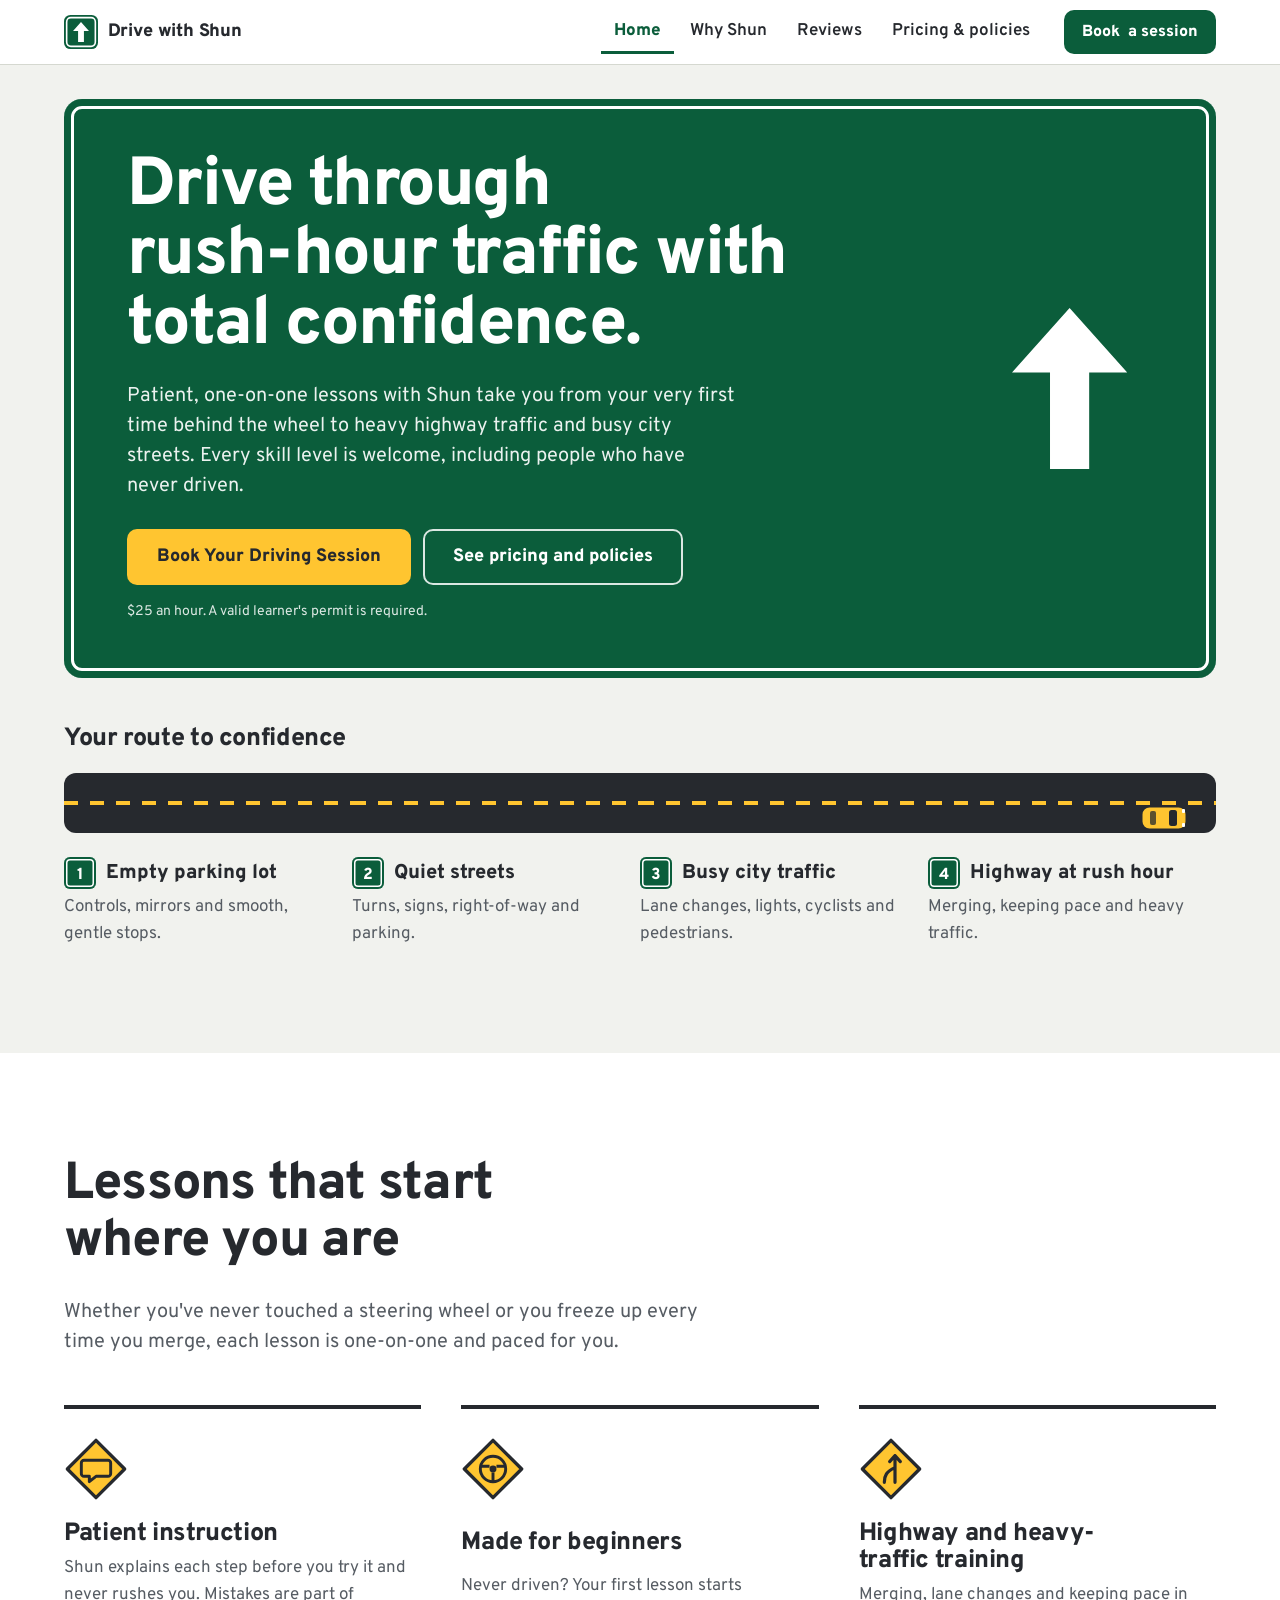
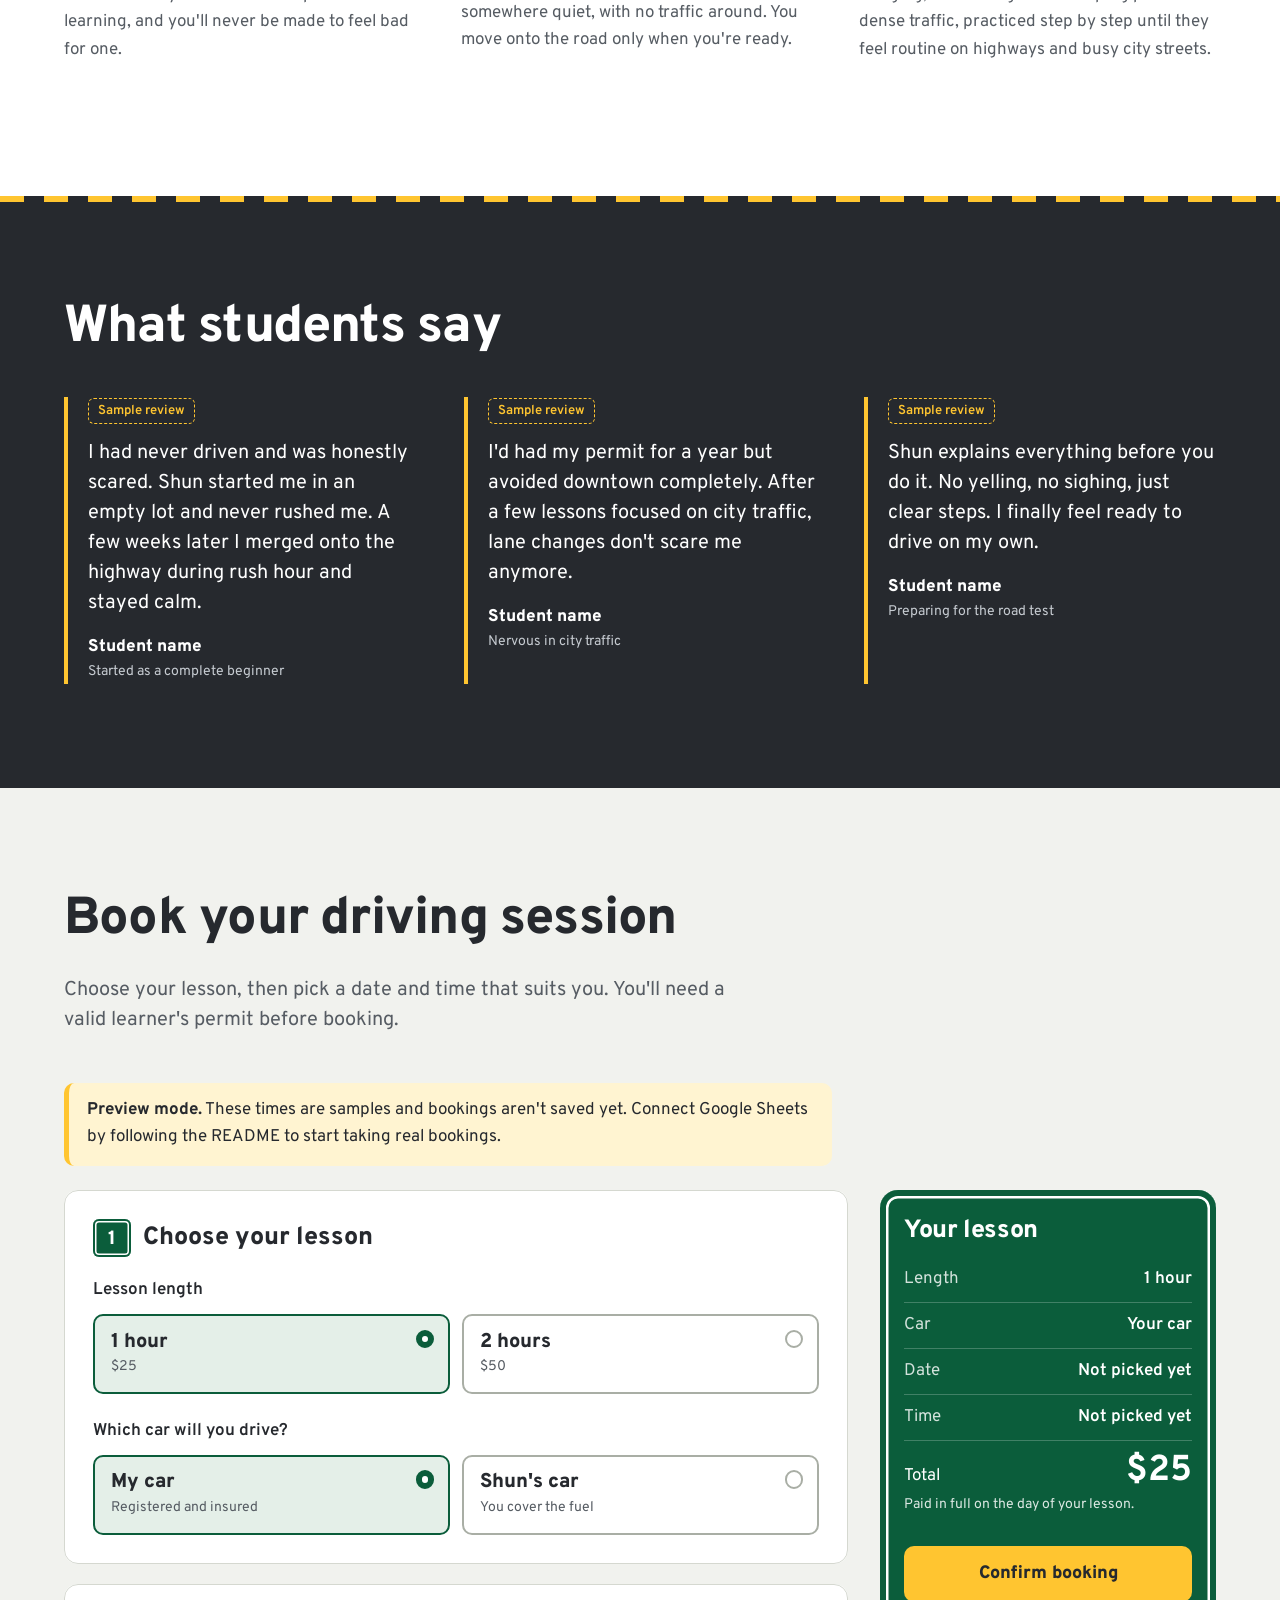
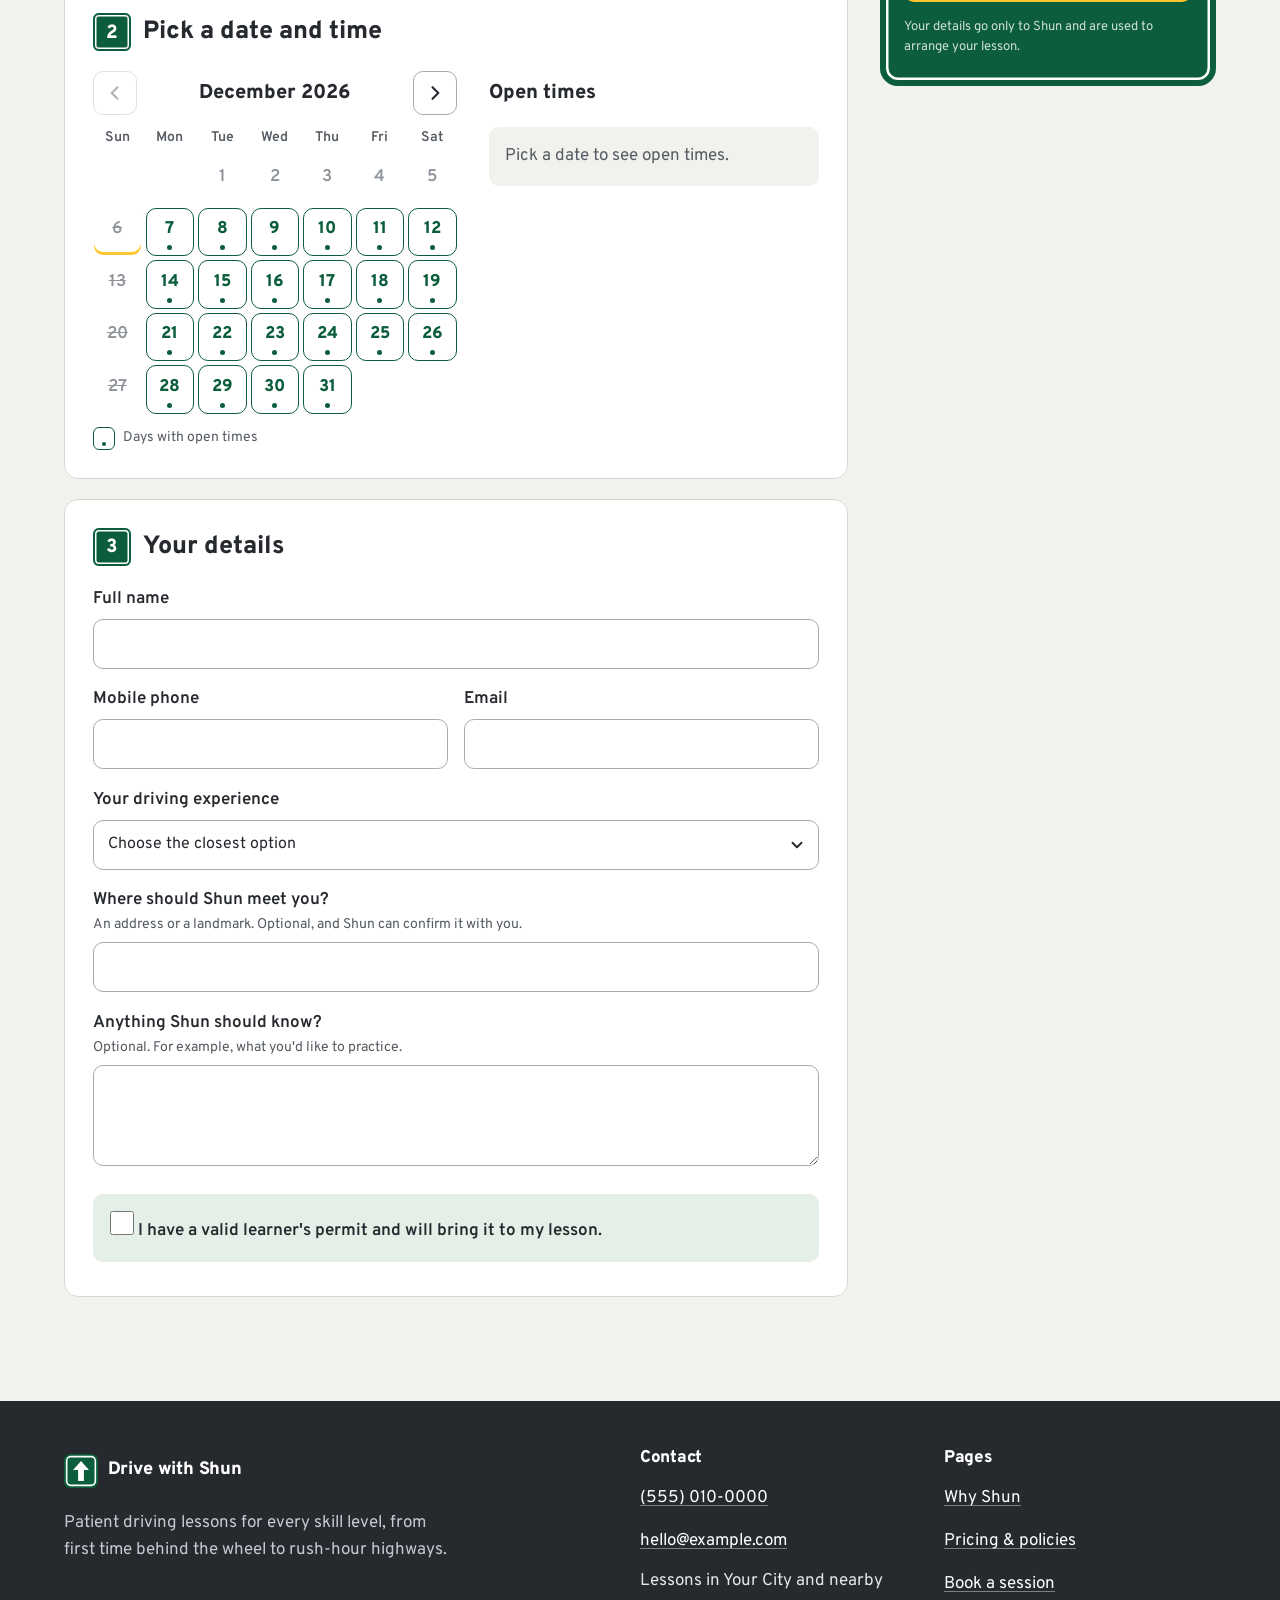
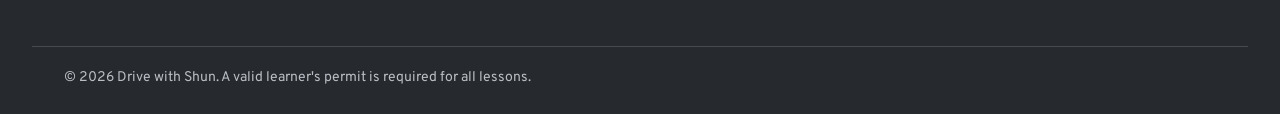
==== index.html @ 18e07c33 "Add files via upload" ====
<!doctype html>
<html lang="en">
<head>
  <meta charset="utf-8">
  <meta name="viewport" content="width=device-width, initial-scale=1, viewport-fit=cover">
  <title>Drive with Shun | Patient driving lessons for every skill level</title>
  <meta name="description" content="Patient, one-on-one driving lessons with Shun. From your very first time behind the wheel to heavy highway traffic and busy city streets. $25 an hour.">
  <meta name="theme-color" content="#0B5D3B">
  <meta property="og:title" content="Drive with Shun">
  <meta property="og:description" content="Patient driving lessons that build real confidence on highways and busy city streets. $25 an hour.">
  <meta property="og:type" content="website">
  <link rel="icon" href="favicon.svg" type="image/svg+xml">
  <link rel="preconnect" href="https://fonts.googleapis.com">
  <link rel="preconnect" href="https://fonts.gstatic.com" crossorigin>
  <link rel="stylesheet" href="https://fonts.googleapis.com/css2?family=Overpass:wght@400;600;800&display=swap">
  <link rel="stylesheet" href="styles.css">
  <script src="script.js" defer></script>
</head>
<body>
  <a class="skip-link" href="#main">Skip to content</a>

  <header class="site-header">
    <nav class="nav container" aria-label="Main">
      <a class="brand" href="index.html">
        <svg class="brand-mark" viewBox="0 0 64 64" aria-hidden="true"><rect width="64" height="64" rx="12" fill="#0B5D3B"/><rect x="5" y="5" width="54" height="54" rx="8" fill="none" stroke="#fff" stroke-width="3"/><path d="M32 13 47 30H37.5v21h-11V30H17z" fill="#fff"/></svg>
        <span>Drive with Shun</span>
      </a>
      <ul class="nav-menu" id="site-menu">
        <li><a href="index.html" aria-current="page">Home</a></li>
        <li><a href="index.html#why">Why Shun</a></li>
        <li><a href="index.html#reviews">Reviews</a></li>
        <li><a href="pricing.html">Pricing &amp; policies</a></li>
      </ul>
      <a class="btn btn-go nav-book" href="#book">Book<span class="nav-book-more"> a session</span></a>
      <button class="nav-toggle" type="button" aria-expanded="false" aria-controls="site-menu">
        <span class="sr-only">Menu</span>
        <span class="nav-toggle-bars" aria-hidden="true"></span>
      </button>
    </nav>
  </header>

  <main id="main">
    <!-- ===== Hero ===== -->
    <section class="hero" aria-labelledby="hero-title">
      <div class="container">
        <div class="sign hero-sign">
          <div class="hero-sign-text">
            <h1 id="hero-title">Drive through <span class="nowrap">rush-hour</span> traffic with total confidence.</h1>
            <p class="hero-sub">Patient, one-on-one lessons with Shun take you from your very first time behind the wheel to heavy highway traffic and busy city streets. Every skill level is welcome, including people who have never driven.</p>
            <div class="hero-actions">
              <a class="btn btn-caution btn-large" href="#book">Book Your Driving Session</a>
              <a class="btn btn-ghost-light btn-large" href="pricing.html">See pricing and policies</a>
            </div>
            <p class="hero-note">$25 an hour. A valid learner's permit is required.</p>
          </div>
          <svg class="hero-arrow" viewBox="0 0 100 140" aria-hidden="true"><path d="M50 0 100 56H67v84H33V56H0z" fill="currentColor"/></svg>
        </div>

        <div class="route" aria-labelledby="route-title">
          <h2 class="route-title" id="route-title">Your route to confidence</h2>
          <div class="route-track">
            <ol class="route-stops">
              <li>
                <span class="stop-name"><span class="exit-badge" aria-hidden="true">1</span>Empty parking lot</span>
                <span class="stop-desc">Controls, mirrors and smooth, gentle stops.</span>
              </li>
              <li>
                <span class="stop-name"><span class="exit-badge" aria-hidden="true">2</span>Quiet streets</span>
                <span class="stop-desc">Turns, signs, right-of-way and parking.</span>
              </li>
              <li>
                <span class="stop-name"><span class="exit-badge" aria-hidden="true">3</span>Busy city traffic</span>
                <span class="stop-desc">Lane changes, lights, cyclists and pedestrians.</span>
              </li>
              <li>
                <span class="stop-name"><span class="exit-badge" aria-hidden="true">4</span>Highway at rush hour</span>
                <span class="stop-desc">Merging, keeping pace and heavy traffic.</span>
              </li>
            </ol>
            <svg class="route-car" viewBox="0 0 48 26" aria-hidden="true">
              <rect x="1.5" y="1.5" width="45" height="23" rx="8" fill="#FFC530" stroke="#26292E" stroke-width="2"/>
              <rect x="29" y="5" width="8" height="16" rx="2.5" fill="#26292E"/>
              <rect x="10" y="6" width="6" height="14" rx="2" fill="#26292E" opacity=".75"/>
              <rect x="42" y="4" width="3" height="4" rx="1" fill="#fff"/>
              <rect x="42" y="18" width="3" height="4" rx="1" fill="#fff"/>
            </svg>
          </div>
        </div>
      </div>
    </section>

    <!-- ===== Benefits ===== -->
    <section class="section why" id="why" aria-labelledby="why-title">
      <div class="container">
        <div class="section-head">
          <h2 id="why-title">Lessons that start where you are</h2>
          <p>Whether you've never touched a steering wheel or you freeze up every time you merge, each lesson is one-on-one and paced for you.</p>
        </div>
        <ul class="benefits">
          <li class="benefit">
            <svg class="benefit-icon" viewBox="0 0 48 48" aria-hidden="true">
              <path d="M24 2.5 45.5 24 24 45.5 2.5 24z" fill="#FFC530" stroke="#26292E" stroke-width="2.5" stroke-linejoin="round"/>
              <path d="M15 17.5h18a2 2 0 0 1 2 2v8a2 2 0 0 1-2 2h-9l-5 4v-4h-4a2 2 0 0 1-2-2v-8a2 2 0 0 1 2-2z" fill="none" stroke="#26292E" stroke-width="2.2" stroke-linejoin="round"/>
            </svg>
            <h3>Patient instruction</h3>
            <p>Shun explains each step before you try it and never rushes you. Mistakes are part of learning, and you'll never be made to feel bad for one.</p>
          </li>
          <li class="benefit">
            <svg class="benefit-icon" viewBox="0 0 48 48" aria-hidden="true">
              <path d="M24 2.5 45.5 24 24 45.5 2.5 24z" fill="#FFC530" stroke="#26292E" stroke-width="2.5" stroke-linejoin="round"/>
              <circle cx="24" cy="24" r="9.5" fill="none" stroke="#26292E" stroke-width="2.2"/>
              <circle cx="24" cy="24" r="2.6" fill="#26292E"/>
              <path d="M14.8 22h6.6M26.6 22h6.6M24 26.6v6.9" stroke="#26292E" stroke-width="2.2"/>
            </svg>
            <h3>Made for beginners</h3>
            <p>Never driven? Your first lesson starts somewhere quiet, with no traffic around. You move onto the road only when you're ready.</p>
          </li>
          <li class="benefit">
            <svg class="benefit-icon" viewBox="0 0 48 48" aria-hidden="true">
              <path d="M24 2.5 45.5 24 24 45.5 2.5 24z" fill="#FFC530" stroke="#26292E" stroke-width="2.5" stroke-linejoin="round"/>
              <path d="M27 34V14m0 0-4 4.5m4-4.5 4 4.5M19 34c0-5 1.5-8 8-11" fill="none" stroke="#26292E" stroke-width="2.4" stroke-linecap="round" stroke-linejoin="round"/>
            </svg>
            <h3>Highway and heavy-traffic training</h3>
            <p>Merging, lane changes and keeping pace in dense traffic, practiced step by step until they feel routine on highways and busy city streets.</p>
          </li>
        </ul>
      </div>
    </section>

    <!-- ===== Reviews =====
         REPLACE: swap these sample reviews for real ones from your students
         (with their permission), then delete the <span class="sample-tag"> lines. -->
    <section class="section reviews" id="reviews" aria-labelledby="reviews-title">
      <div class="container">
        <h2 id="reviews-title">What students say</h2>
        <div class="review-list">
          <figure class="review">
            <span class="sample-tag">Sample review</span>
            <blockquote><p>I had never driven and was honestly scared. Shun started me in an empty lot and never rushed me. A few weeks later I merged onto the highway during rush hour and stayed calm.</p></blockquote>
            <figcaption>Student name <span>Started as a complete beginner</span></figcaption>
          </figure>
          <figure class="review">
            <span class="sample-tag">Sample review</span>
            <blockquote><p>I'd had my permit for a year but avoided downtown completely. After a few lessons focused on city traffic, lane changes don't scare me anymore.</p></blockquote>
            <figcaption>Student name <span>Nervous in city traffic</span></figcaption>
          </figure>
          <figure class="review">
            <span class="sample-tag">Sample review</span>
            <blockquote><p>Shun explains everything before you do it. No yelling, no sighing, just clear steps. I finally feel ready to drive on my own.</p></blockquote>
            <figcaption>Student name <span>Preparing for the road test</span></figcaption>
          </figure>
        </div>
      </div>
    </section>

    <!-- ===== Booking ===== -->
    <section class="section book" id="book" aria-labelledby="book-title">
      <div class="container">
        <div class="section-head">
          <h2 id="book-title">Book your driving session</h2>
          <p>Choose your lesson, then pick a date and time that suits you. You'll need a valid learner's permit before booking.</p>
        </div>

        <p class="preview-banner" id="preview-banner" hidden>
          <strong>Preview mode.</strong> These times are samples and bookings aren't saved yet. Connect Google Sheets by following the README to start taking real bookings.
        </p>

        <form class="booking" id="booking-form" novalidate>
          <div class="booking-steps">
            <!-- Step 1 -->
            <fieldset class="step">
              <legend><span class="exit-badge exit-badge-lg" aria-hidden="true">1</span>Choose your lesson</legend>

              <fieldset class="subfield">
                <legend>Lesson length</legend>
                <div class="choices">
                  <label class="choice">
                    <input type="radio" name="duration" value="1" checked>
                    <span class="choice-body"><span class="choice-title">1 hour</span><span class="choice-meta">$25</span></span>
                  </label>
                  <label class="choice">
                    <input type="radio" name="duration" value="2">
                    <span class="choice-body"><span class="choice-title">2 hours</span><span class="choice-meta">$50</span></span>
                  </label>
                </div>
              </fieldset>

              <fieldset class="subfield">
                <legend>Which car will you drive?</legend>
                <div class="choices">
                  <label class="choice">
                    <input type="radio" name="vehicle" value="own" checked>
                    <span class="choice-body"><span class="choice-title">My car</span><span class="choice-meta">Registered and insured</span></span>
                  </label>
                  <label class="choice">
                    <input type="radio" name="vehicle" value="instructor">
                    <span class="choice-body"><span class="choice-title">Shun's car</span><span class="choice-meta">You cover the fuel</span></span>
                  </label>
                </div>
              </fieldset>
            </fieldset>

            <!-- Step 2 -->
            <fieldset class="step" id="step-schedule">
              <legend><span class="exit-badge exit-badge-lg" aria-hidden="true">2</span>Pick a date and time</legend>
              <div class="schedule">
                <div class="calendar">
                  <div class="cal-head">
                    <button type="button" class="cal-nav" id="cal-prev" aria-label="Previous month">
                      <svg viewBox="0 0 24 24" width="20" height="20" aria-hidden="true"><path d="M15 5l-7 7 7 7" fill="none" stroke="currentColor" stroke-width="2.5" stroke-linecap="round" stroke-linejoin="round"/></svg>
                    </button>
                    <p class="cal-title" id="cal-title" aria-live="polite">Loading…</p>
                    <button type="button" class="cal-nav" id="cal-next" aria-label="Next month">
                      <svg viewBox="0 0 24 24" width="20" height="20" aria-hidden="true"><path d="M9 5l7 7-7 7" fill="none" stroke="currentColor" stroke-width="2.5" stroke-linecap="round" stroke-linejoin="round"/></svg>
                    </button>
                  </div>
                  <div class="cal-weekdays" aria-hidden="true">
                    <span>Sun</span><span>Mon</span><span>Tue</span><span>Wed</span><span>Thu</span><span>Fri</span><span>Sat</span>
                  </div>
                  <div class="cal-grid" id="cal-grid"></div>
                  <p class="cal-legend"><span class="cal-legend-swatch" aria-hidden="true"></span>Days with open times</p>
                </div>

                <div class="times" id="times">
                  <p class="times-title" id="times-title">Open times</p>
                  <div id="times-body" aria-live="polite">
                    <p class="times-empty">Pick a date to see open times.</p>
                  </div>
                </div>
              </div>
            </fieldset>

            <!-- Step 3 -->
            <fieldset class="step">
              <legend><span class="exit-badge exit-badge-lg" aria-hidden="true">3</span>Your details</legend>
              <div class="fields">
                <div class="field field-wide">
                  <label for="f-name">Full name</label>
                  <input id="f-name" name="name" type="text" autocomplete="name" maxlength="80" required aria-describedby="e-name">
                  <p class="field-error" id="e-name" hidden></p>
                </div>
                <div class="field">
                  <label for="f-phone">Mobile phone</label>
                  <input id="f-phone" name="phone" type="tel" inputmode="tel" autocomplete="tel" maxlength="30" required aria-describedby="e-phone">
                  <p class="field-error" id="e-phone" hidden></p>
                </div>
                <div class="field">
                  <label for="f-email">Email</label>
                  <input id="f-email" name="email" type="email" inputmode="email" autocomplete="email" maxlength="120" required aria-describedby="e-email">
                  <p class="field-error" id="e-email" hidden></p>
                </div>
                <div class="field field-wide">
                  <label for="f-experience">Your driving experience</label>
                  <select id="f-experience" name="experience" required aria-describedby="e-experience">
                    <option value="">Choose the closest option</option>
                    <option value="never">I've never driven</option>
                    <option value="some">I've practiced a little</option>
                    <option value="local">I'm fine on quiet roads, nervous in traffic</option>
                    <option value="experienced">I drive already and want highway or city practice</option>
                  </select>
                  <p class="field-error" id="e-experience" hidden></p>
                </div>
                <div class="field field-wide">
                  <label for="f-meeting">Where should Shun meet you? <span class="hint">An address or a landmark. Optional, and Shun can confirm it with you.</span></label>
                  <input id="f-meeting" name="meetingSpot" type="text" autocomplete="street-address" maxlength="160">
                </div>
                <div class="field field-wide">
                  <label for="f-notes">Anything Shun should know? <span class="hint">Optional. For example, what you'd like to practice.</span></label>
                  <textarea id="f-notes" name="notes" rows="3" maxlength="600"></textarea>
                </div>
                <div class="field field-wide">
                  <label class="check" for="f-permit">
                    <input id="f-permit" name="permit" type="checkbox" required aria-describedby="e-permit">
                    <span>I have a valid learner's permit and will bring it to my lesson.</span>
                  </label>
                  <p class="field-error" id="e-permit" hidden></p>
                </div>
                <!-- Spam trap: real people never see or fill this field -->
                <div class="hp" aria-hidden="true">
                  <label for="f-website">Website</label>
                  <input id="f-website" name="website" type="text" tabindex="-1" autocomplete="off">
                </div>
              </div>
            </fieldset>
          </div>

          <aside class="summary" aria-labelledby="summary-title">
            <div class="sign summary-card">
              <h3 id="summary-title">Your lesson</h3>
              <dl>
                <div><dt>Length</dt><dd id="s-length">1 hour</dd></div>
                <div><dt>Car</dt><dd id="s-car">Your car</dd></div>
                <div><dt>Date</dt><dd id="s-date">Not picked yet</dd></div>
                <div><dt>Time</dt><dd id="s-time">Not picked yet</dd></div>
              </dl>
              <p class="summary-total"><span>Total</span><strong id="s-total">$25</strong></p>
              <p class="summary-fine" id="s-fine">Paid in full on the day of your lesson.</p>
              <div class="form-status" id="form-status" role="alert" hidden></div>
              <button type="submit" class="btn btn-caution btn-large btn-block" id="submit-btn">Confirm booking</button>
              <p class="summary-privacy">Your details go only to Shun and are used to arrange your lesson.</p>
            </div>
          </aside>
        </form>

        <div class="confirmation" id="confirmation" tabindex="-1" hidden>
          <div class="sign confirm-sign">
            <h3>You're booked</h3>
            <p id="confirm-when"></p>
          </div>
          <p class="confirm-lead" id="confirm-lead"></p>
          <ul class="confirm-list">
            <li>Bring your learner's permit.</li>
            <li id="confirm-pay"></li>
            <li>Need to change something? Reply to your confirmation email.</li>
          </ul>
          <div class="confirm-actions">
            <a class="btn btn-outline" id="gcal-link" href="#" target="_blank" rel="noopener">Add to Google Calendar</a>
            <button type="button" class="btn btn-go" id="book-again">Book another lesson</button>
          </div>
          <p class="confirm-ref">Booking reference: <span id="confirm-ref"></span></p>
        </div>
      </div>
    </section>
  </main>

  <footer class="site-footer">
    <div class="container footer-grid">
      <div>
        <a class="brand brand-light" href="index.html">
          <svg class="brand-mark" viewBox="0 0 64 64" aria-hidden="true"><rect width="64" height="64" rx="12" fill="#0B5D3B"/><rect x="5" y="5" width="54" height="54" rx="8" fill="none" stroke="#fff" stroke-width="3"/><path d="M32 13 47 30H37.5v21h-11V30H17z" fill="#fff"/></svg>
          <span>Drive with Shun</span>
        </a>
        <p class="footer-blurb">Patient driving lessons for every skill level, from first time behind the wheel to rush-hour highways.</p>
      </div>
      <div>
        <h2 class="footer-title">Contact</h2>
        <!-- REPLACE: Shun's real phone number, email and service area -->
        <ul class="footer-list">
          <li><a href="tel:+15550100000">(555) 010-0000</a></li>
          <li><a href="mailto:hello@example.com">hello@example.com</a></li>
          <li>Lessons in Your City and nearby</li>
        </ul>
      </div>
      <div>
        <h2 class="footer-title">Pages</h2>
        <ul class="footer-list">
          <li><a href="index.html#why">Why Shun</a></li>
          <li><a href="pricing.html">Pricing &amp; policies</a></li>
          <li><a href="index.html#book">Book a session</a></li>
        </ul>
      </div>
    </div>
    <div class="container footer-base">
      <p>&copy; <span data-year>2026</span> Drive with Shun. A valid learner's permit is required for all lessons.</p>
    </div>
  </footer>
</body>
</html>
---- styles.css ----
/* ==========================================================================
   Drive with Shun — styles.css
   Look: highway guide-sign green, warning-sign yellow, asphalt and concrete.
   Type: Overpass, a typeface inspired by the lettering on US highway signs.
   Mobile-first: base styles are for phones, media queries add larger layouts.
   ========================================================================== */

/* ---------- 1. Design tokens ---------- */
:root {
  --sign: #0B5D3B;          /* guide-sign green: brand, primary actions */
  --sign-deep: #084A2F;
  --sign-tint: #E4EFE8;
  --caution: #FFC530;       /* warning-sign yellow: the main call to action */
  --caution-deep: #F0B000;
  --caution-tint: #FFF4D1;
  --asphalt: #26292E;       /* text and dark bands */
  --concrete: #F1F2EE;      /* page background */
  --paper: #FFFFFF;
  --line: #D5D8D0;
  --line-strong: #A9AEA5;
  --muted: #565C63;
  --danger: #B42318;
  --danger-tint: #FDECEA;

  --font: "Overpass", ui-sans-serif, system-ui, -apple-system, "Segoe UI", Roboto, sans-serif;

  /* Type scale (~1.25 ratio) */
  --step--1: 0.875rem;
  --step-0: 1.0625rem;
  --step-1: 1.25rem;
  --step-2: 1.5625rem;
  --step-3: clamp(1.75rem, 1.4rem + 1.6vw, 2.25rem);
  --step-4: clamp(2.1rem, 1.5rem + 3vw, 3.25rem);

  --container: 72rem;
  --gutter: clamp(1rem, 0.5rem + 2.5vw, 2rem);
  --space-section: clamp(3.5rem, 2.5rem + 5vw, 6.5rem);
  --header-h: 4rem;

  --r-sign: 18px;
  --r-panel: 14px;
  --r-control: 10px;
}

/* ---------- 2. Base ---------- */
*, *::before, *::after { box-sizing: border-box; }

html {
  -webkit-text-size-adjust: 100%;
  text-size-adjust: 100%;
  scroll-behavior: smooth;
  scroll-padding-top: calc(var(--header-h) + 1rem);
}

body {
  margin: 0;
  font-family: var(--font);
  font-size: var(--step-0);
  line-height: 1.6;
  color: var(--asphalt);
  background: var(--concrete);
  -webkit-font-smoothing: antialiased;
}

img, svg { display: block; max-width: 100%; }

h1, h2, h3, h4 {
  margin: 0 0 0.5em;
  font-weight: 800;
  line-height: 1.1;
  letter-spacing: -0.015em;
  text-wrap: balance;
}

p { margin: 0 0 1em; }
p:last-child { margin-bottom: 0; }

a { color: var(--sign); text-underline-offset: 0.15em; }
a:hover { color: var(--sign-deep); }

button, input, select, textarea { font: inherit; }

/* Two-tone focus ring that shows on light and dark backgrounds */
:focus-visible {
  outline: 3px solid var(--caution);
  outline-offset: 2px;
  box-shadow: 0 0 0 2px var(--asphalt);
}

.container {
  width: 100%;
  max-width: calc(var(--container) + 2 * var(--gutter));
  margin-inline: auto;
  padding-inline: var(--gutter);
}

.narrow { max-width: calc(52rem + 2 * var(--gutter)); }

.nowrap { white-space: nowrap; }
.sr-only {
  position: absolute !important;
  width: 1px; height: 1px;
  padding: 0; margin: -1px;
  overflow: hidden; clip: rect(0 0 0 0);
  white-space: nowrap; border: 0;
}

.skip-link {
  position: absolute;
  left: 1rem; top: -5rem;
  z-index: 100;
  padding: 0.75rem 1rem;
  background: var(--asphalt);
  color: #fff;
  border-radius: var(--r-control);
  font-weight: 800;
}
.skip-link:focus { top: 1rem; color: #fff; }

[hidden] { display: none !important; }

/* ---------- 3. Buttons ---------- */
.btn {
  display: inline-flex;
  align-items: center;
  justify-content: center;
  gap: 0.5rem;
  min-height: 48px;
  padding: 0.7rem 1.35rem;
  border: 2px solid transparent;
  border-radius: var(--r-control);
  font-size: var(--step-0);
  font-weight: 800;
  line-height: 1.15;
  text-align: center;
  text-decoration: none;
  cursor: pointer;
  transition: background-color 0.15s ease, border-color 0.15s ease, color 0.15s ease;
  -webkit-tap-highlight-color: transparent;
}
.btn-large { min-height: 56px; padding: 0.95rem 1.75rem; font-size: 1.125rem; }
.btn-block { width: 100%; }

.btn-caution { background: var(--caution); color: var(--asphalt); }
.btn-caution:hover { background: var(--caution-deep); color: var(--asphalt); }

.btn-go { background: var(--sign); color: #fff; }
.btn-go:hover { background: var(--sign-deep); color: #fff; }

.btn-ghost-light { border-color: rgba(255, 255, 255, 0.85); color: #fff; background: transparent; }
.btn-ghost-light:hover { background: rgba(255, 255, 255, 0.12); color: #fff; }

.btn-outline { border-color: var(--asphalt); color: var(--asphalt); background: transparent; }
.btn-outline:hover { background: var(--asphalt); color: #fff; }

.btn:disabled, .btn[aria-busy="true"] { opacity: 0.7; cursor: progress; }

/* ---------- 4. Header and navigation ---------- */
.site-header {
  position: sticky;
  top: 0;
  z-index: 50;
  background: var(--paper);
  border-bottom: 1px solid var(--line);
}

.nav {
  position: relative;
  display: flex;
  align-items: center;
  gap: 0.6rem;
  min-height: var(--header-h);
}

.brand {
  display: inline-flex;
  align-items: center;
  gap: 0.6rem;
  min-height: 44px;
  margin-right: auto;
  color: var(--asphalt);
  font-weight: 800;
  font-size: 1.125rem;
  letter-spacing: -0.01em;
  text-decoration: none;
  white-space: nowrap;
}
.brand:hover { color: var(--asphalt); }
.brand-mark { width: 34px; height: 34px; flex: none; }

.nav-book { order: 2; min-height: 44px; padding: 0.5rem 1rem; font-size: 1rem; white-space: nowrap; }

.nav-toggle {
  order: 3;
  display: inline-grid;
  place-items: center;
  width: 44px; height: 44px;
  padding: 0;
  border: 1.5px solid var(--line-strong);
  border-radius: var(--r-control);
  background: var(--paper);
  color: var(--asphalt);
  cursor: pointer;
}
.nav-toggle-bars,
.nav-toggle-bars::before,
.nav-toggle-bars::after {
  display: block;
  width: 20px; height: 2.5px;
  border-radius: 2px;
  background: currentColor;
  transition: transform 0.2s ease, background-color 0.2s ease;
}
.nav-toggle-bars { position: relative; }
.nav-toggle-bars::before,
.nav-toggle-bars::after { content: ""; position: absolute; left: 0; }
.nav-toggle-bars::before { top: -6.5px; }
.nav-toggle-bars::after { top: 6.5px; }
.nav-toggle[aria-expanded="true"] .nav-toggle-bars { background: transparent; }
.nav-toggle[aria-expanded="true"] .nav-toggle-bars::before { transform: translateY(6.5px) rotate(45deg); }
.nav-toggle[aria-expanded="true"] .nav-toggle-bars::after { transform: translateY(-6.5px) rotate(-45deg); }

.nav-menu {
  display: none;
  position: absolute;
  top: 100%;
  left: 0; right: 0;
  margin: 0;
  padding: 0.25rem var(--gutter) 0.75rem;
  list-style: none;
  background: var(--paper);
  border-bottom: 1px solid var(--line);
  box-shadow: 0 16px 24px -16px rgba(38, 41, 46, 0.35);
}
.nav-menu.is-open { display: block; }
.nav-menu a {
  display: flex;
  align-items: center;
  min-height: 52px;
  padding: 0 0.25rem;
  border-bottom: 1px solid var(--line);
  color: var(--asphalt);
  font-weight: 600;
  text-decoration: none;
}
.nav-menu li:last-child a { border-bottom: 0; }
.nav-menu a[aria-current="page"] { color: var(--sign); font-weight: 800; }

@media (max-width: 519px) {
  .nav-book-more { display: none; }   /* the button reads just "Book" on phones */
}
@media (max-width: 359px) {
  .brand { font-size: 1rem; }
  .nav-book { padding-inline: 0.8rem; }
}

@media (min-width: 900px) {
  .nav-toggle { display: none; }
  .nav-menu {
    order: 1;
    display: flex;
    gap: 0.25rem;
    position: static;
    margin-right: 0.75rem;
    padding: 0;
    background: none;
    border: 0;
    box-shadow: none;
  }
  .nav-menu a {
    min-height: 44px;
    padding: 0 0.8rem;
    border: 0;
    border-radius: 8px;
  }
  .nav-menu a:hover { background: var(--concrete); color: var(--asphalt); }
  .nav-menu a[aria-current="page"] {
    border-radius: 0;
    box-shadow: inset 0 -3px 0 var(--sign);
  }
}

/* ---------- 5. The sign surface (reused for hero, summary, confirmation, CTA) ---------- */
/* Green panel with the white inset border every highway guide sign has */
.sign {
  background: var(--sign);
  color: #fff;
  border-radius: var(--r-sign);
  box-shadow: inset 0 0 0 7px var(--sign), inset 0 0 0 10px #fff;
}
.sign h1, .sign h2, .sign h3 { color: #fff; }

/* ---------- 6. Hero ---------- */
.hero { padding-block: clamp(1rem, 0.5rem + 2vw, 2.5rem) var(--space-section); }

.hero-sign {
  display: grid;
  gap: 2rem;
  align-items: center;
  padding: clamp(2rem, 1rem + 3vw, 3.5rem) clamp(1.5rem, 0.75rem + 4vw, 4.5rem);
}
.hero-sign h1 {
  max-width: 17ch;
  margin-bottom: 1.25rem;
  font-size: clamp(2.3rem, 1.4rem + 3.8vw, 4.25rem);
  line-height: 1.02;
  letter-spacing: -0.025em;
}
.hero-sub {
  max-width: 38rem;
  font-size: var(--step-0);
  line-height: 1.5;
  color: rgba(255, 255, 255, 0.92);
}
.hero-actions {
  display: flex;
  flex-wrap: wrap;
  gap: 0.75rem;
  margin-top: 1.75rem;
}
.hero-note {
  margin-top: 1rem;
  font-size: var(--step--1);
  color: rgba(255, 255, 255, 0.85);
}
.hero-arrow { display: none; width: clamp(5.5rem, 9vw, 8.5rem); color: #fff; }

@media (max-width: 519px) {
  .hero-actions .btn { width: 100%; padding-inline: 1rem; }
}
@media (min-width: 760px) {
  .hero-sign { grid-template-columns: 1fr auto; }
  .hero-sub { font-size: var(--step-1); }
  .hero-arrow { display: block; margin-right: clamp(0rem, 2vw, 2rem); }
}

/* ----- The route: the four stages drawn as a road ----- */
.route { margin-top: clamp(2rem, 1.5rem + 2vw, 3rem); }
.route-title { font-size: var(--step-2); margin-bottom: 1.25rem; }
.route-track { position: relative; }

.route-stops { margin: 0; padding: 0; list-style: none; }
.route-stops li {
  position: relative;
  min-height: 5.5rem;
  padding: 0.4rem 0 1.75rem 5rem;
}
/* Road segment (vertical on phones) */
.route-stops li::before {
  content: "";
  position: absolute;
  left: 0; top: 0; bottom: 0;
  width: 3.75rem;
  background-color: var(--asphalt);
  background-image: linear-gradient(to bottom, var(--caution) 55%, transparent 55%);
  background-size: 4px 26px;
  background-repeat: repeat-y;
  background-position: center top;
}
.route-stops li:first-child::before { border-radius: 12px 12px 0 0; }
.route-stops li:last-child::before { border-radius: 0 0 12px 12px; }

.stop-name {
  display: flex;
  align-items: center;
  gap: 0.6rem;
  margin-bottom: 0.3rem;
  font-size: var(--step-1);
  font-weight: 800;
  line-height: 1.2;
}
.stop-desc { display: block; color: var(--muted); }

/* Small green "exit number" plate */
.exit-badge {
  display: inline-grid;
  place-items: center;
  flex: none;
  min-width: 2rem; height: 2rem;
  padding: 0.15rem 0.45rem 0;
  border-radius: 6px;
  background: var(--sign);
  color: #fff;
  font-size: 1rem;
  font-weight: 800;
  line-height: 1;
  box-shadow: inset 0 0 0 2px var(--sign), inset 0 0 0 3.5px #fff;
}
.exit-badge-lg { min-width: 2.4rem; height: 2.4rem; font-size: 1.2rem; }

/* The car drives the route once when the page loads */
.route-car {
  position: absolute;
  left: -9px;                 /* centres the rotated car in the left lane */
  top: 17px;
  width: 48px; height: 26px;
  rotate: 90deg;
  animation: drive-down 2.8s cubic-bezier(0.45, 0.05, 0.25, 1) 0.4s both;
  pointer-events: none;
}
@keyframes drive-down {
  from { top: 17px; }
  to   { top: calc(100% - 52px); }
}

@media (min-width: 760px) {
  .route-stops { display: grid; grid-template-columns: repeat(4, 1fr); }
  .route-stops li { min-height: 0; padding: 5.25rem 1.5rem 0 0; }
  .route-stops li::before {
    right: 0; bottom: auto;
    width: auto; height: 3.75rem;
    background-image: linear-gradient(to right, var(--caution) 55%, transparent 55%);
    background-size: 26px 4px;
    background-repeat: repeat-x;
    background-position: left center;
  }
  .route-stops li:first-child::before { border-radius: 12px 0 0 12px; }
  .route-stops li:last-child::before { border-radius: 0 12px 12px 0; }
  .route-car {
    rotate: 0deg;
    top: 32px;                /* right-hand lane */
    left: 14px;
    animation-name: drive-across;
  }
  @keyframes drive-across {
    from { left: 14px; }
    to   { left: calc(100% - 76px); }
  }
}

/* ---------- 7. Sections ---------- */
.section { padding-block: var(--space-section); }
.section-paper { background: var(--paper); }

.section-head { max-width: 42rem; margin-bottom: clamp(2rem, 1.5rem + 2vw, 3rem); }
.section-head h2 { font-size: var(--step-4); }
.section-head p { font-size: var(--step-1); line-height: 1.5; color: var(--muted); }

/* ----- Benefits ----- */
.why { background: var(--paper); }

.benefits { margin: 0; padding: 0; list-style: none; display: grid; }
.benefit {
  display: grid;
  grid-template-columns: 3.5rem 1fr;
  column-gap: 1.25rem;
  padding: 1.75rem 0;
  border-top: 2px solid var(--line);
}
.benefit-icon { width: 3.5rem; height: 3.5rem; grid-row: span 2; }
.benefit h3 { font-size: var(--step-2); margin-bottom: 0.4rem; }
.benefit p { max-width: 34rem; color: var(--muted); }

@media (min-width: 900px) {
  .benefits { grid-template-columns: repeat(3, 1fr); gap: 2.5rem; }
  .benefit { grid-template-columns: 1fr; padding-top: 1.75rem; border-top: 4px solid var(--asphalt); }
  .benefit-icon { grid-row: auto; width: 4rem; height: 4rem; margin-bottom: 1.25rem; }
}

/* ----- Reviews ----- */
.reviews { position: relative; background: var(--asphalt); color: #fff; }
.reviews::before {            /* lane line across the top edge */
  content: "";
  position: absolute;
  top: 0; left: 0; right: 0;
  height: 6px;
  background: linear-gradient(to right, var(--caution) 55%, transparent 55%) 0 0 / 44px 6px repeat-x;
}
.reviews h2 { font-size: var(--step-4); color: #fff; }

.review-list { display: grid; gap: 2.5rem; margin-top: 2.5rem; }
.review { margin: 0; padding-left: 1.25rem; border-left: 4px solid var(--caution); }
.review blockquote { margin: 0 0 1rem; font-size: var(--step-1); line-height: 1.5; }
.review figcaption { font-weight: 800; }
.review figcaption span { display: block; font-weight: 400; font-size: var(--step--1); color: #C5CAD0; }
.sample-tag {
  display: inline-block;
  margin-bottom: 0.9rem;
  padding: 0.15rem 0.55rem 0.05rem;
  border: 1.5px dashed var(--caution);
  border-radius: 6px;
  color: var(--caution);
  font-size: 0.8125rem;
  font-weight: 600;
}
@media (min-width: 900px) {
  .review-list { grid-template-columns: repeat(3, 1fr); gap: 3rem; }
}

/* ---------- 8. Booking ---------- */
.preview-banner {
  max-width: 48rem;
  margin-bottom: 1.5rem;
  padding: 0.9rem 1.1rem;
  border-radius: var(--r-control);
  background: var(--caution-tint);
  border-left: 5px solid var(--caution);
}

.booking { display: grid; gap: 1.5rem; align-items: start; }
.booking-steps { display: grid; gap: 1.25rem; min-width: 0; }

@media (min-width: 1000px) {
  .booking { grid-template-columns: minmax(0, 1fr) 21rem; gap: 2rem; }
  .summary { position: sticky; top: calc(var(--header-h) + 1.25rem); }
}

.step {
  min-width: 0;
  margin: 0;
  padding: 1.25rem;
  background: var(--paper);
  border: 1px solid var(--line);
  border-radius: var(--r-panel);
}
.step > legend {
  float: left;               /* lets the legend sit inside the panel padding */
  width: 100%;
  display: flex;
  align-items: center;
  gap: 0.75rem;
  margin: 0 0 1.25rem;
  padding: 0;
  font-size: var(--step-2);
  font-weight: 800;
  line-height: 1.2;
}
.step > legend + * { clear: both; }
@media (min-width: 600px) { .step { padding: 1.75rem; } }

.subfield { min-width: 0; margin: 0 0 1.5rem; padding: 0; border: 0; }
.subfield:last-child { margin-bottom: 0; }
.subfield > legend { padding: 0; margin-bottom: 0.6rem; font-weight: 600; }

/* Radio tiles */
.choices { display: grid; grid-template-columns: 1fr 1fr; gap: 0.75rem; }
.choice { position: relative; display: block; cursor: pointer; }
.choice input {
  position: absolute;
  inset: 0;
  width: 100%; height: 100%;
  margin: 0;
  opacity: 0;
  cursor: pointer;
}
.choice-body {
  position: relative;
  display: flex;
  flex-direction: column;
  justify-content: center;
  gap: 0.15rem;
  min-height: 4.75rem;
  padding: 0.85rem 2.5rem 0.85rem 1rem;
  background: var(--paper);
  border: 2px solid var(--line-strong);
  border-radius: var(--r-control);
  transition: border-color 0.15s ease, background-color 0.15s ease;
}
.choice-body::after {         /* radio indicator */
  content: "";
  position: absolute;
  top: 0.85rem; right: 0.85rem;
  width: 1.15rem; height: 1.15rem;
  border: 2px solid var(--line-strong);
  border-radius: 50%;
  background: #fff;
  transition: border-width 0.15s ease, border-color 0.15s ease;
}
.choice-title { font-size: var(--step-1); font-weight: 800; line-height: 1.2; }
.choice-meta { font-size: var(--step--1); color: var(--muted); }
.choice:hover .choice-body { border-color: var(--sign); }
.choice input:checked + .choice-body { border-color: var(--sign); background: var(--sign-tint); }
.choice input:checked + .choice-body::after { border: 6px solid var(--sign); }
.choice input:focus-visible { outline: none; box-shadow: none; }
.choice input:focus-visible + .choice-body {
  outline: 3px solid var(--caution);
  outline-offset: 2px;
  box-shadow: 0 0 0 2px var(--asphalt);
}

/* Calendar + times */
.schedule { display: grid; gap: 1.75rem; }
@media (min-width: 720px) {
  .schedule { grid-template-columns: minmax(0, 1.1fr) minmax(0, 1fr); gap: 2rem; }
}

.cal-head { display: flex; align-items: center; justify-content: space-between; gap: 0.5rem; margin-bottom: 0.75rem; }
.cal-title { margin: 0; font-size: var(--step-1); font-weight: 800; }
.cal-nav {
  display: grid;
  place-items: center;
  width: 44px; height: 44px;
  padding: 0;
  background: var(--paper);
  border: 1.5px solid var(--line-strong);
  border-radius: var(--r-control);
  color: var(--asphalt);
  cursor: pointer;
}
.cal-nav:hover:not(:disabled) { border-color: var(--sign); color: var(--sign); }
.cal-nav:disabled { opacity: 0.35; cursor: not-allowed; }

.cal-weekdays, .cal-grid {
  display: grid;
  grid-template-columns: repeat(7, minmax(0, 1fr));
  gap: 4px;
}
.cal-weekdays span {
  padding-bottom: 0.35rem;
  text-align: center;
  font-size: var(--step--1);
  font-weight: 600;
  color: var(--muted);
}
.cal-day {
  position: relative;
  display: grid;
  place-items: center;
  width: 100%;
  aspect-ratio: 1;
  min-height: 40px;
  padding: 0 0 4px;
  background: transparent;
  border: 1.5px solid transparent;
  border-radius: 10px;
  color: #8E949A;
  font-weight: 600;
  -webkit-tap-highlight-color: transparent;
}
.cal-day.is-full { text-decoration: line-through; }
.cal-day.is-open {
  background: var(--paper);
  border-color: var(--sign);
  color: var(--sign);
  font-weight: 800;
  cursor: pointer;
}
.cal-day.is-open::after {     /* "has open times" dot */
  content: "";
  position: absolute;
  bottom: 5px; left: 50%;
  width: 5px; height: 5px;
  margin-left: -2.5px;
  border-radius: 50%;
  background: var(--sign);
}
.cal-day.is-open:hover { background: var(--sign-tint); }
.cal-day.is-selected { background: var(--sign); color: #fff; }
.cal-day.is-selected:hover { background: var(--sign-deep); }
.cal-day.is-selected::after { background: #fff; }
.cal-day.is-today { box-shadow: inset 0 -3px 0 var(--caution); }
.cal-grid.is-loading .cal-day { animation: pulse 1.1s ease-in-out infinite alternate; }

.cal-legend {
  display: flex;
  align-items: center;
  gap: 0.5rem;
  margin: 0.85rem 0 0;
  font-size: var(--step--1);
  color: var(--muted);
}
.cal-legend-swatch {
  position: relative;
  flex: none;
  width: 1.4rem; height: 1.4rem;
  border: 1.5px solid var(--sign);
  border-radius: 6px;
  background: var(--paper);
}
.cal-legend-swatch::after {
  content: "";
  position: absolute;
  bottom: 3px; left: 50%;
  width: 4px; height: 4px;
  margin-left: -2px;
  border-radius: 50%;
  background: var(--sign);
}

.times { scroll-margin-top: calc(var(--header-h) + 1rem); }
.times-title {
  display: flex;
  align-items: center;
  min-height: 44px;
  margin: 0 0 0.75rem;
  font-size: var(--step-1);
  font-weight: 800;
}
.times-group + .times-group { margin-top: 1rem; }
.times-group-label { margin: 0 0 0.4rem; font-size: var(--step--1); font-weight: 600; color: var(--muted); }
.time-grid {
  display: grid;
  grid-template-columns: repeat(auto-fill, minmax(6.25rem, 1fr));
  gap: 0.5rem;
}
.time-btn {
  min-height: 48px;
  padding: 0.4rem;
  background: var(--paper);
  border: 1.5px solid var(--line-strong);
  border-radius: var(--r-control);
  color: var(--asphalt);
  font-weight: 600;
  cursor: pointer;
  -webkit-tap-highlight-color: transparent;
}
.time-btn:hover { border-color: var(--sign); color: var(--sign); }
.time-btn[aria-pressed="true"] { background: var(--sign); border-color: var(--sign); color: #fff; }

.times-empty {
  margin: 0;
  padding: 1rem;
  background: var(--concrete);
  border-radius: var(--r-control);
  color: var(--muted);
}
.times-empty.is-error { background: var(--danger-tint); color: var(--danger); font-weight: 600; }
.times-empty.is-loading { animation: pulse 1.1s ease-in-out infinite alternate; }
.times-retry { margin-top: 0.75rem; }
.times-notice {
  margin: 0 0 0.75rem;
  padding: 0.6rem 0.8rem;
  background: var(--caution-tint);
  border-left: 4px solid var(--caution);
  border-radius: 4px;
  font-size: var(--step--1);
}

@keyframes pulse { from { opacity: 1; } to { opacity: 0.55; } }

/* Form fields */
.fields { display: grid; gap: 1.1rem; }
@media (min-width: 600px) {
  .fields { grid-template-columns: 1fr 1fr; column-gap: 1rem; }
  .field-wide { grid-column: 1 / -1; }
}
.field { min-width: 0; }
.field > label { display: block; margin-bottom: 0.35rem; font-weight: 600; }
.hint { display: block; font-weight: 400; font-size: var(--step--1); color: var(--muted); }

.field input[type="text"],
.field input[type="tel"],
.field input[type="email"],
.field select,
.field textarea {
  width: 100%;
  min-height: 48px;
  padding: 0.7rem 0.85rem;
  font-size: 1rem;           /* 16px+ stops iPhones zooming in on focus */
  color: var(--asphalt);
  background: var(--paper);
  border: 1.5px solid var(--line-strong);
  border-radius: var(--r-control);
  transition: border-color 0.15s ease;
}
.field select {
  appearance: none;
  padding-right: 2.5rem;
  background-image: url("data:image/svg+xml,%3Csvg xmlns='http://www.w3.org/2000/svg' viewBox='0 0 24 24'%3E%3Cpath d='M6 9l6 6 6-6' fill='none' stroke='%2326292E' stroke-width='2.5' stroke-linecap='round' stroke-linejoin='round'/%3E%3C/svg%3E");
  background-repeat: no-repeat;
  background-position: right 0.8rem center;
  background-size: 1.1rem;
}
.field textarea { min-height: 6rem; resize: vertical; }
.field input:focus, .field select:focus, .field textarea:focus { border-color: var(--sign); }
.field [aria-invalid="true"] { border-color: var(--danger); background-color: var(--danger-tint); }

.field-error {
  margin: 0.35rem 0 0;
  color: var(--danger);
  font-size: var(--step--1);
  font-weight: 600;
}

.check {
  display: flex;
  align-items: flex-start;
  gap: 0.75rem;
  padding: 1rem;
  background: var(--sign-tint);
  border: 1.5px solid transparent;
  border-radius: var(--r-control);
  font-weight: 600;
  cursor: pointer;
}
.check input { flex: none; width: 24px; height: 24px; margin: 0; accent-color: var(--sign); cursor: pointer; }
.check:has(input[aria-invalid="true"]) { border-color: var(--danger); background: var(--danger-tint); }

.hp { position: absolute !important; left: -9999px; width: 1px; height: 1px; overflow: hidden; }

/* Summary (green sign) */
.summary-card { padding: 1.75rem 1.5rem; box-shadow: inset 0 0 0 6px var(--sign), inset 0 0 0 8.5px #fff; }
.summary-card h3 { font-size: var(--step-2); margin-bottom: 0.75rem; }
.summary-card dl { margin: 0 0 0.75rem; }
.summary-card dl div {
  display: flex;
  justify-content: space-between;
  gap: 1rem;
  padding: 0.55rem 0;
  border-bottom: 1px solid rgba(255, 255, 255, 0.22);
}
.summary-card dt { color: rgba(255, 255, 255, 0.82); }
.summary-card dd { margin: 0; font-weight: 600; text-align: right; }
.summary-total { display: flex; justify-content: space-between; align-items: baseline; margin: 0.75rem 0 0.25rem; }
.summary-total strong { font-size: var(--step-3); line-height: 1; }
.summary-fine { font-size: var(--step--1); color: rgba(255, 255, 255, 0.85); }
.form-status {
  margin: 1rem 0 0;
  padding: 0.75rem 0.9rem;
  background: #fff;
  border-left: 5px solid var(--danger);
  border-radius: 6px;
  color: var(--danger);
  font-size: var(--step--1);
  font-weight: 600;
}
.summary-card .btn { margin-top: 1rem; }
.summary-card .btn:focus-visible { outline-color: #fff; }
.summary-privacy { margin-top: 0.9rem; font-size: 0.8125rem; color: rgba(255, 255, 255, 0.8); }

/* Confirmation */
.confirmation {
  max-width: 44rem;
  padding: clamp(1.25rem, 1rem + 2vw, 2.5rem);
  background: var(--paper);
  border: 1px solid var(--line);
  border-radius: var(--r-panel);
}
.confirmation:focus { outline: none; box-shadow: none; }
.confirmation:not([hidden]) .confirm-sign { animation: sign-in 0.45s cubic-bezier(0.2, 0.8, 0.2, 1) both; }
.confirm-sign { padding: 1.75rem 1.75rem 1.6rem; margin-bottom: 1.5rem; }
.confirm-sign h3 { font-size: var(--step-3); margin-bottom: 0.35rem; }
.confirm-sign p { font-size: var(--step-1); font-weight: 600; }
.confirm-lead { font-size: var(--step-1); line-height: 1.5; }
.confirm-list { margin: 0 0 1rem; padding-left: 1.25rem; }
.confirm-list li { margin-bottom: 0.35rem; }
.confirm-actions { display: flex; flex-wrap: wrap; gap: 0.75rem; margin-top: 1.5rem; }
.confirm-ref { margin-top: 1.25rem; font-size: var(--step--1); color: var(--muted); }
@keyframes sign-in {
  from { opacity: 0; transform: translateY(-12px); }
  to   { opacity: 1; transform: none; }
}

/* ---------- 9. Pricing page ---------- */
.page-hero { padding-block: clamp(2rem, 1.5rem + 3vw, 4.5rem); }
.page-hero-grid { display: grid; gap: 2.5rem; align-items: center; }
.page-hero h1 {
  max-width: 12ch;
  font-size: clamp(2.4rem, 1.5rem + 4.2vw, 4.4rem);
  line-height: 1.02;
  letter-spacing: -0.025em;
}
.lead { max-width: 36rem; font-size: var(--step-1); line-height: 1.5; color: var(--muted); }

/* Rate shown as a speed-limit-style sign on a post */
.rate-post { position: relative; justify-self: start; padding-bottom: 2.5rem; }
.rate-post::after {
  content: "";
  position: absolute;
  bottom: 0; left: 50%;
  width: 14px; height: 2.75rem;
  margin-left: -7px;
  background: linear-gradient(to right, #8A9097, #B8BDC2 45%, #8A9097);
  border-radius: 0 0 3px 3px;
  z-index: -1;
}
.rate-sign {
  display: flex;
  flex-direction: column;
  align-items: center;
  justify-content: center;
  width: min(14rem, 64vw);
  aspect-ratio: 4 / 5;
  margin: 0;
  padding: 1.25rem;
  background: #fff;
  color: var(--asphalt);
  border-radius: 16px;
  text-align: center;
  box-shadow:
    inset 0 0 0 7px #fff,
    inset 0 0 0 11px var(--asphalt),
    0 0 0 1px var(--line),
    0 20px 36px -20px rgba(38, 41, 46, 0.5);
}
.rate-sign-top, .rate-sign-bottom { font-size: 1.45rem; font-weight: 800; line-height: 1.1; }
.rate-sign-num {
  margin: 0.4rem 0 0.2rem;
  font-size: clamp(4.25rem, 3.5rem + 3vw, 5.5rem);
  font-weight: 800;
  line-height: 1;
  letter-spacing: -0.045em;
  font-variant-numeric: lining-nums;
}
@media (min-width: 760px) {
  .page-hero-grid { grid-template-columns: 1fr auto; gap: 4rem; }
  .rate-post { justify-self: end; margin-right: 2rem; }
}

.rates-grid { display: grid; gap: 2.5rem; align-items: start; }
.rates-grid h2 { font-size: var(--step-3); }
@media (min-width: 900px) { .rates-grid { grid-template-columns: 1.5fr 1fr; gap: 3.5rem; } }

.table-wrap { overflow-x: auto; }
.rate-table {
  width: 100%;
  border-collapse: separate;
  border-spacing: 0;
  border: 1px solid var(--line);
  border-radius: var(--r-panel);
  overflow: hidden;
  font-size: var(--step-0);
}
@media (min-width: 600px) { .rate-table { font-size: var(--step-1); } }
.rate-table th, .rate-table td {
  padding: 1rem clamp(0.75rem, 0.5rem + 1.5vw, 1.5rem);
  text-align: left;
  border-bottom: 1px solid var(--line);
}
.rate-table thead th { background: var(--asphalt); color: #fff; font-size: var(--step-0); font-weight: 600; }
.rate-table tbody th { font-weight: 800; }
.rate-table td { font-weight: 600; font-variant-numeric: tabular-nums; white-space: nowrap; }
.rate-table tbody tr:last-child > * { border-bottom: 0; }
.fine { margin-top: 1rem; font-size: var(--step--1); color: var(--muted); }

.pay-panel {
  padding: clamp(1.5rem, 1rem + 2vw, 2.25rem);
  background: var(--caution);
  border-radius: var(--r-panel);
}
.pay-panel h2 { font-size: var(--step-3); }

.vehicle-options { display: grid; gap: 1.25rem; }
@media (min-width: 760px) { .vehicle-options { grid-template-columns: 1fr 1fr; gap: 1.5rem; } }
.vehicle {
  padding: clamp(1.25rem, 1rem + 1.5vw, 2rem);
  background: var(--paper);
  border: 1px solid var(--line);
  border-radius: var(--r-panel);
}
.vehicle-icon { width: 4rem; height: auto; margin-bottom: 1.25rem; }
.vehicle h3 { font-size: var(--step-2); margin-bottom: 0.25rem; }
.vehicle-price { font-size: var(--step-1); font-weight: 800; color: var(--sign); }

.ticks { margin: 1.25rem 0 0; padding: 1rem 0 0; list-style: none; border-top: 1px solid var(--line); }
.ticks li { position: relative; padding-left: 1.75rem; margin-bottom: 0.5rem; }
.ticks li::before {
  content: "";
  position: absolute;
  left: 0.15rem; top: 0.35rem;
  width: 0.7rem; height: 0.4rem;
  border-left: 3px solid var(--sign);
  border-bottom: 3px solid var(--sign);
  transform: rotate(-45deg);
}

.checklist {
  margin: 0;
  padding: 0;
  list-style: none;
  background: var(--paper);
  border: 1px solid var(--line);
  border-radius: var(--r-panel);
  overflow: hidden;
}
.checklist li {
  display: grid;
  grid-template-columns: 1.75rem 1fr;
  gap: 1rem;
  padding: 1.15rem clamp(1rem, 0.75rem + 1vw, 1.5rem);
  border-bottom: 1px solid var(--line);
}
.checklist li:last-child { border-bottom: 0; }
.checklist li.is-required { background: var(--caution-tint); }
.checklist svg { width: 1.75rem; height: 1.75rem; color: var(--sign); }
.checklist strong { display: block; font-size: var(--step-1); line-height: 1.3; margin-bottom: 0.2rem; }
.checklist li > div > span { color: var(--muted); }
.pill {
  display: inline-block;
  margin-left: 0.35rem;
  padding: 0.2rem 0.6rem 0.05rem;
  border-radius: 999px;
  background: var(--asphalt);
  color: #fff;
  font-size: 0.8125rem;
  font-weight: 600;
  vertical-align: 0.15em;
  white-space: nowrap;
}

.faq { margin-top: 1.5rem; }
.faq details { border-bottom: 1px solid var(--line-strong); }
.faq details:first-child { border-top: 1px solid var(--line-strong); }
.faq summary {
  display: flex;
  align-items: center;
  justify-content: space-between;
  gap: 1rem;
  min-height: 3.5rem;
  padding: 1rem 0;
  font-size: var(--step-1);
  font-weight: 800;
  line-height: 1.3;
  list-style: none;
  cursor: pointer;
}
.faq summary::-webkit-details-marker { display: none; }
.faq summary::after {
  content: "+";
  flex: none;
  font-size: 1.9rem;
  font-weight: 400;
  line-height: 1;
  color: var(--sign);
  transition: transform 0.2s ease;
}
.faq details[open] summary::after { transform: rotate(45deg); }
.faq details p { max-width: 40rem; padding-bottom: 1.25rem; color: var(--muted); }
#faq-title { font-size: var(--step-4); }

.cta-band { padding-bottom: var(--space-section); }
.cta-sign {
  display: flex;
  flex-wrap: wrap;
  align-items: center;
  justify-content: space-between;
  gap: 1.5rem;
  padding: clamp(1.75rem, 1rem + 3vw, 3rem) clamp(1.5rem, 1rem + 3vw, 3.5rem);
}
.cta-sign h2 { margin-bottom: 0.3rem; font-size: var(--step-3); }
.cta-sign p { color: rgba(255, 255, 255, 0.88); }
@media (max-width: 519px) { .cta-sign .btn { width: 100%; } }

/* ---------- 10. Footer ---------- */
.site-footer { padding-block: 3rem 1.5rem; background: var(--asphalt); color: #E4E6E8; }
.site-footer a { color: #fff; text-decoration-color: rgba(255, 255, 255, 0.4); }
.site-footer a:hover { color: var(--caution); }
.footer-grid { display: grid; gap: 2rem; }
@media (min-width: 760px) { .footer-grid { grid-template-columns: 2fr 1fr 1fr; } }
.brand-light, .brand-light:hover { color: #fff; }
.footer-blurb { max-width: 24rem; margin-top: 0.75rem; color: #C5CAD0; }
.footer-title { margin-bottom: 0.6rem; font-size: var(--step-0); color: #fff; }
.footer-list { margin: 0; padding: 0; list-style: none; }
.footer-list li { padding: 0.3rem 0; }
.footer-list a { display: inline-block; padding: 0.2rem 0; }
.footer-base {
  margin-top: 2.5rem;
  padding-top: 1.25rem;
  border-top: 1px solid rgba(255, 255, 255, 0.15);
  font-size: var(--step--1);
  color: #B9BEC4;
}

/* ---------- 11. Motion preferences ---------- */
@media (prefers-reduced-motion: reduce) {
  html { scroll-behavior: auto; }
  *, *::before, *::after {
    animation-duration: 0.01ms !important;
    animation-delay: 0ms !important;
    animation-iteration-count: 1 !important;
    transition-duration: 0.01ms !important;
  }
}
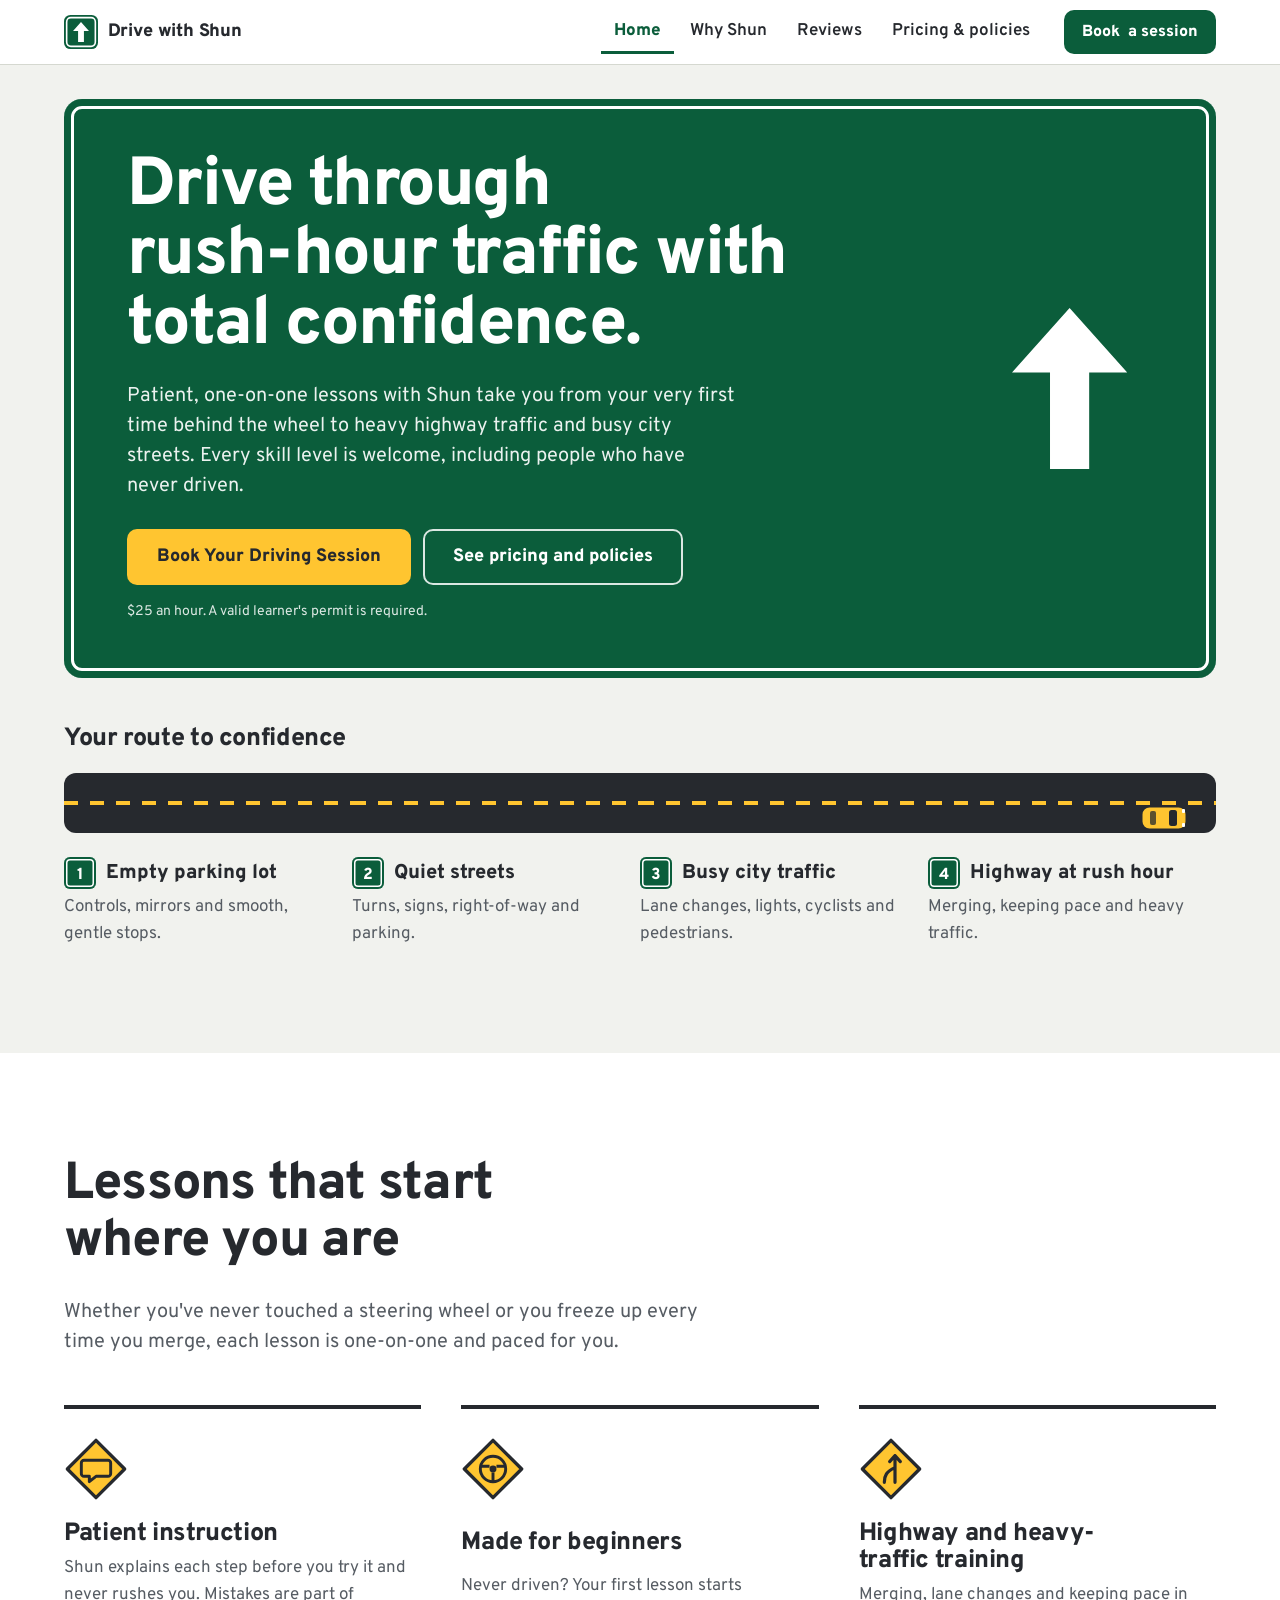
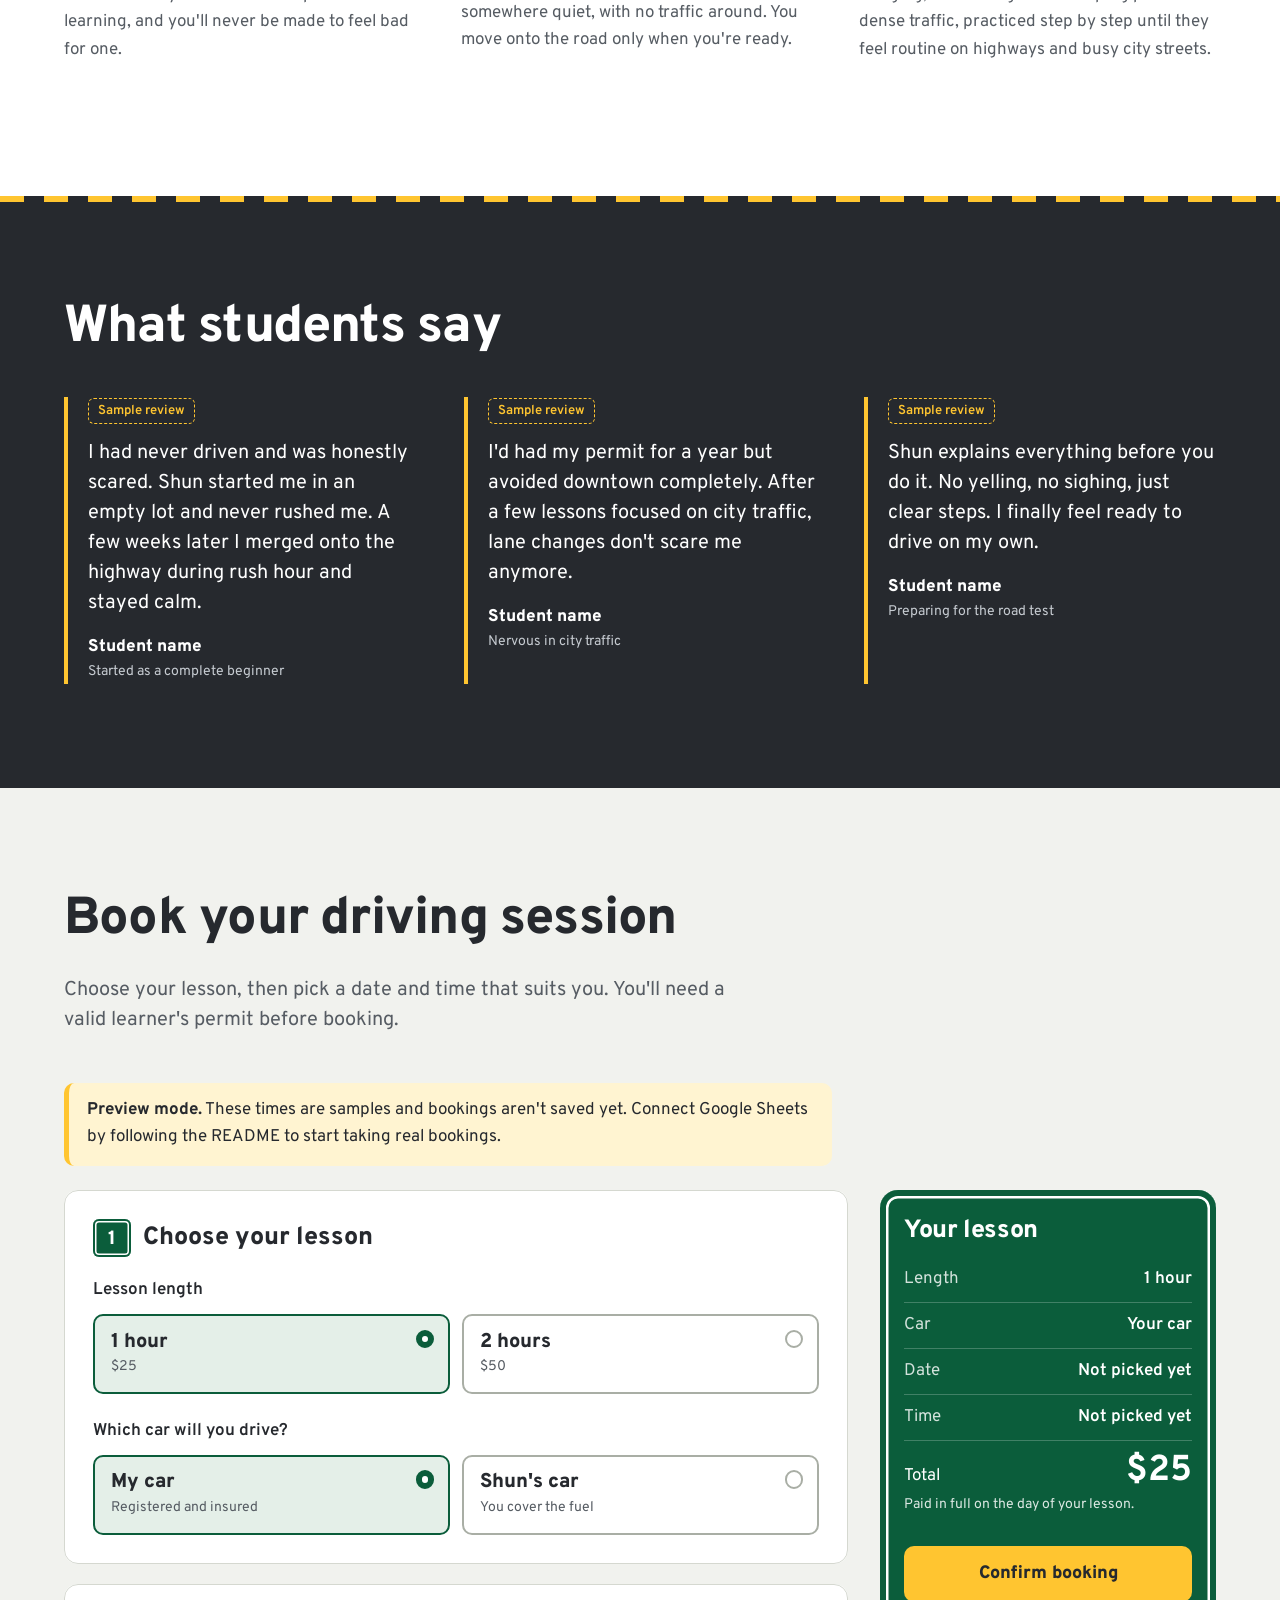
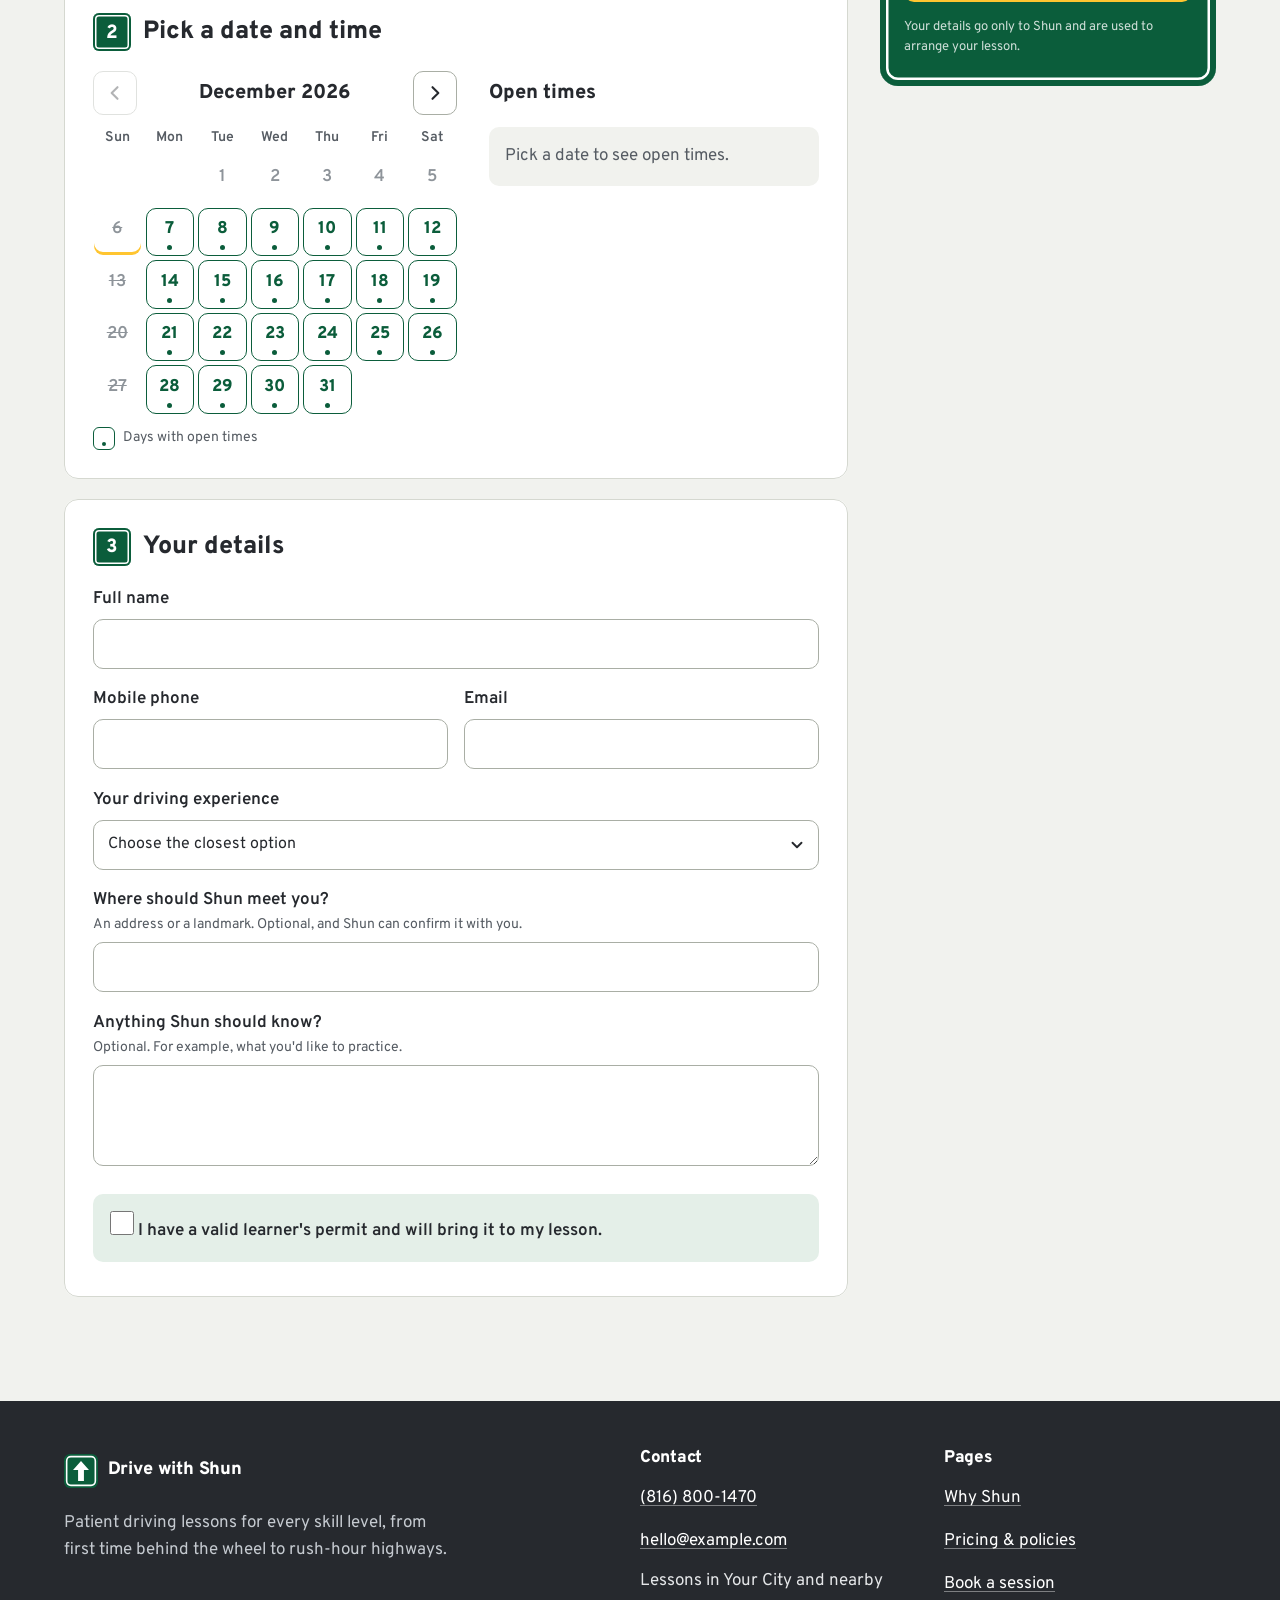
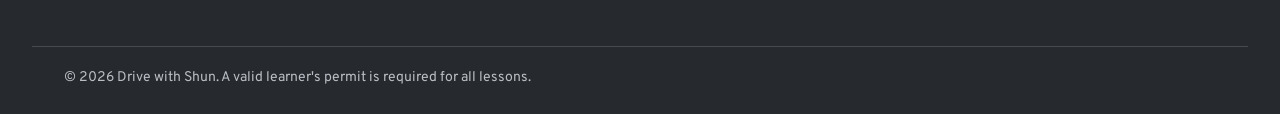
==== commit fb3b62da: "Update index.html" ====
--- a/index.html
+++ b/index.html
@@ -336,7 +336,7 @@
         <h2 class="footer-title">Contact</h2>
         <!-- REPLACE: Shun's real phone number, email and service area -->
         <ul class="footer-list">
-          <li><a href="tel:+15550100000">(555) 010-0000</a></li>
+          <li><a href="tel:+15550100000">(816) 800-1470</a></li>
           <li><a href="mailto:hello@example.com">hello@example.com</a></li>
           <li>Lessons in Your City and nearby</li>
         </ul>
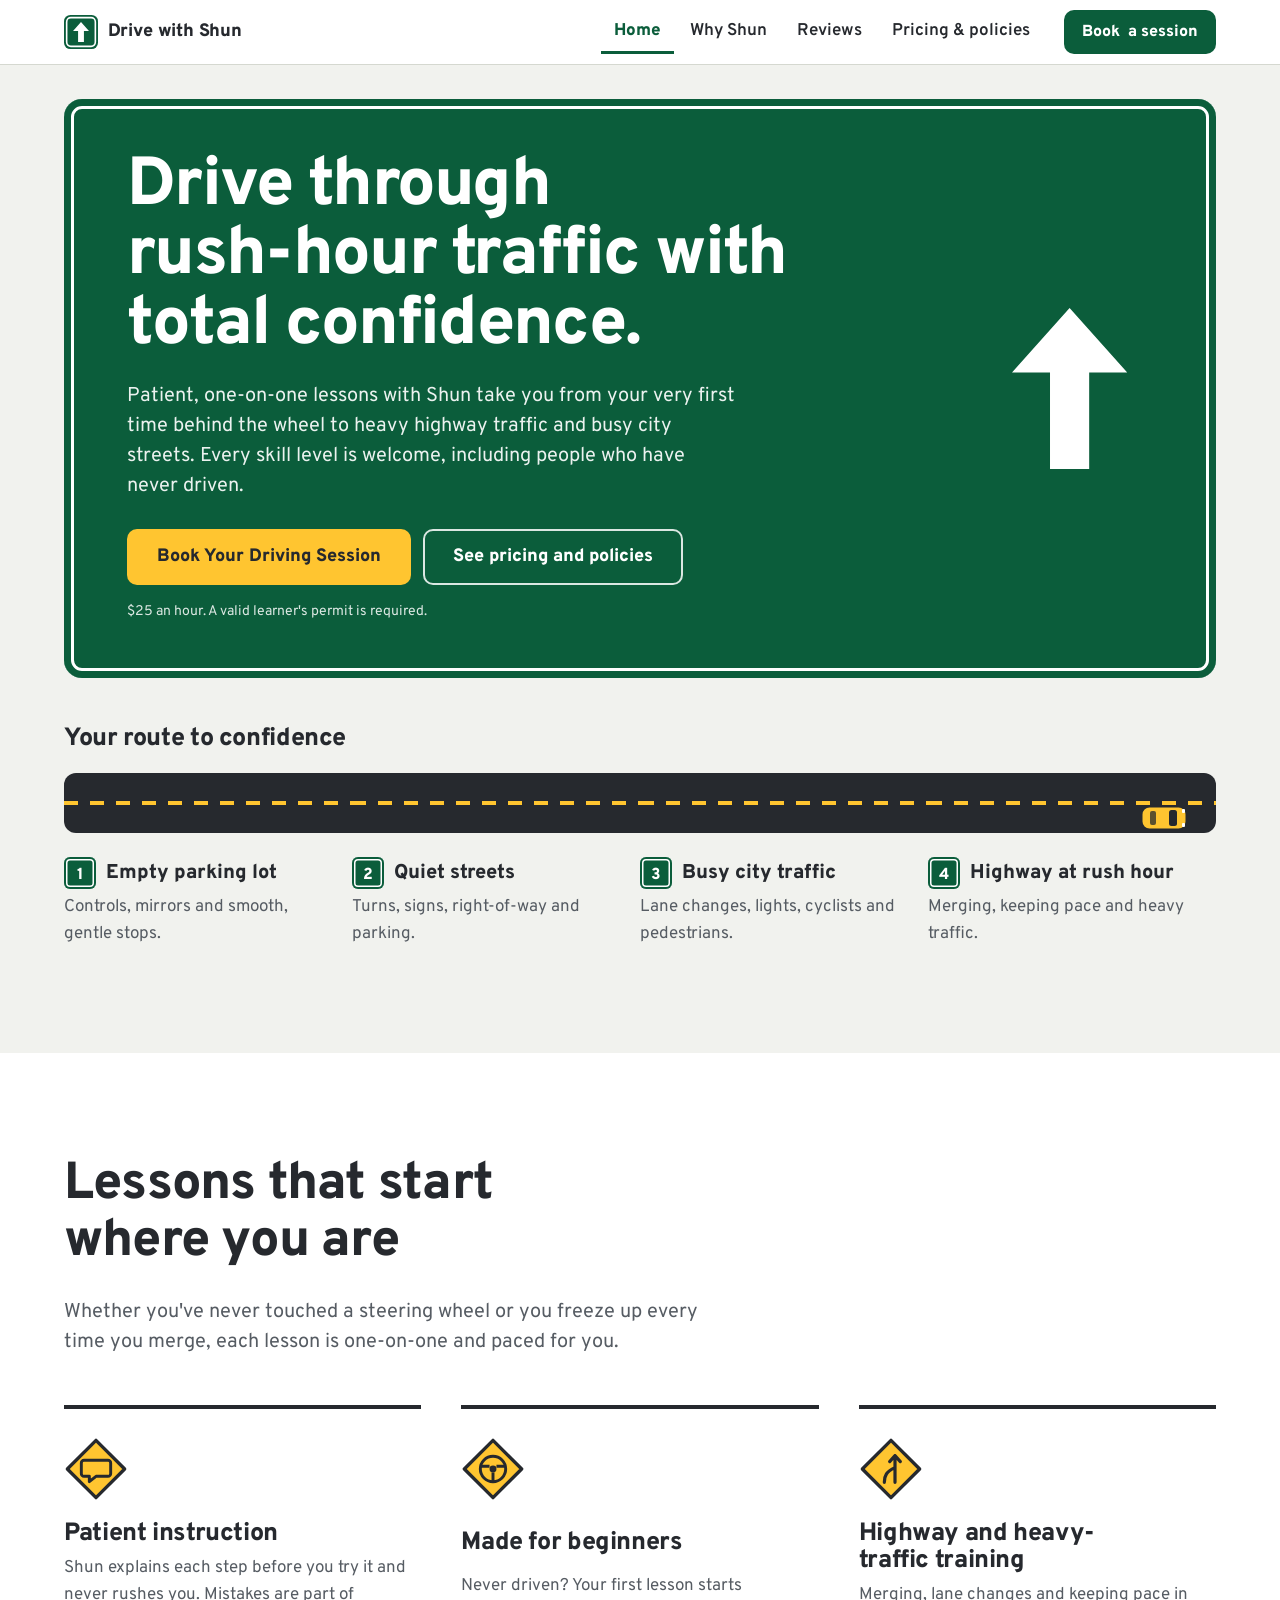
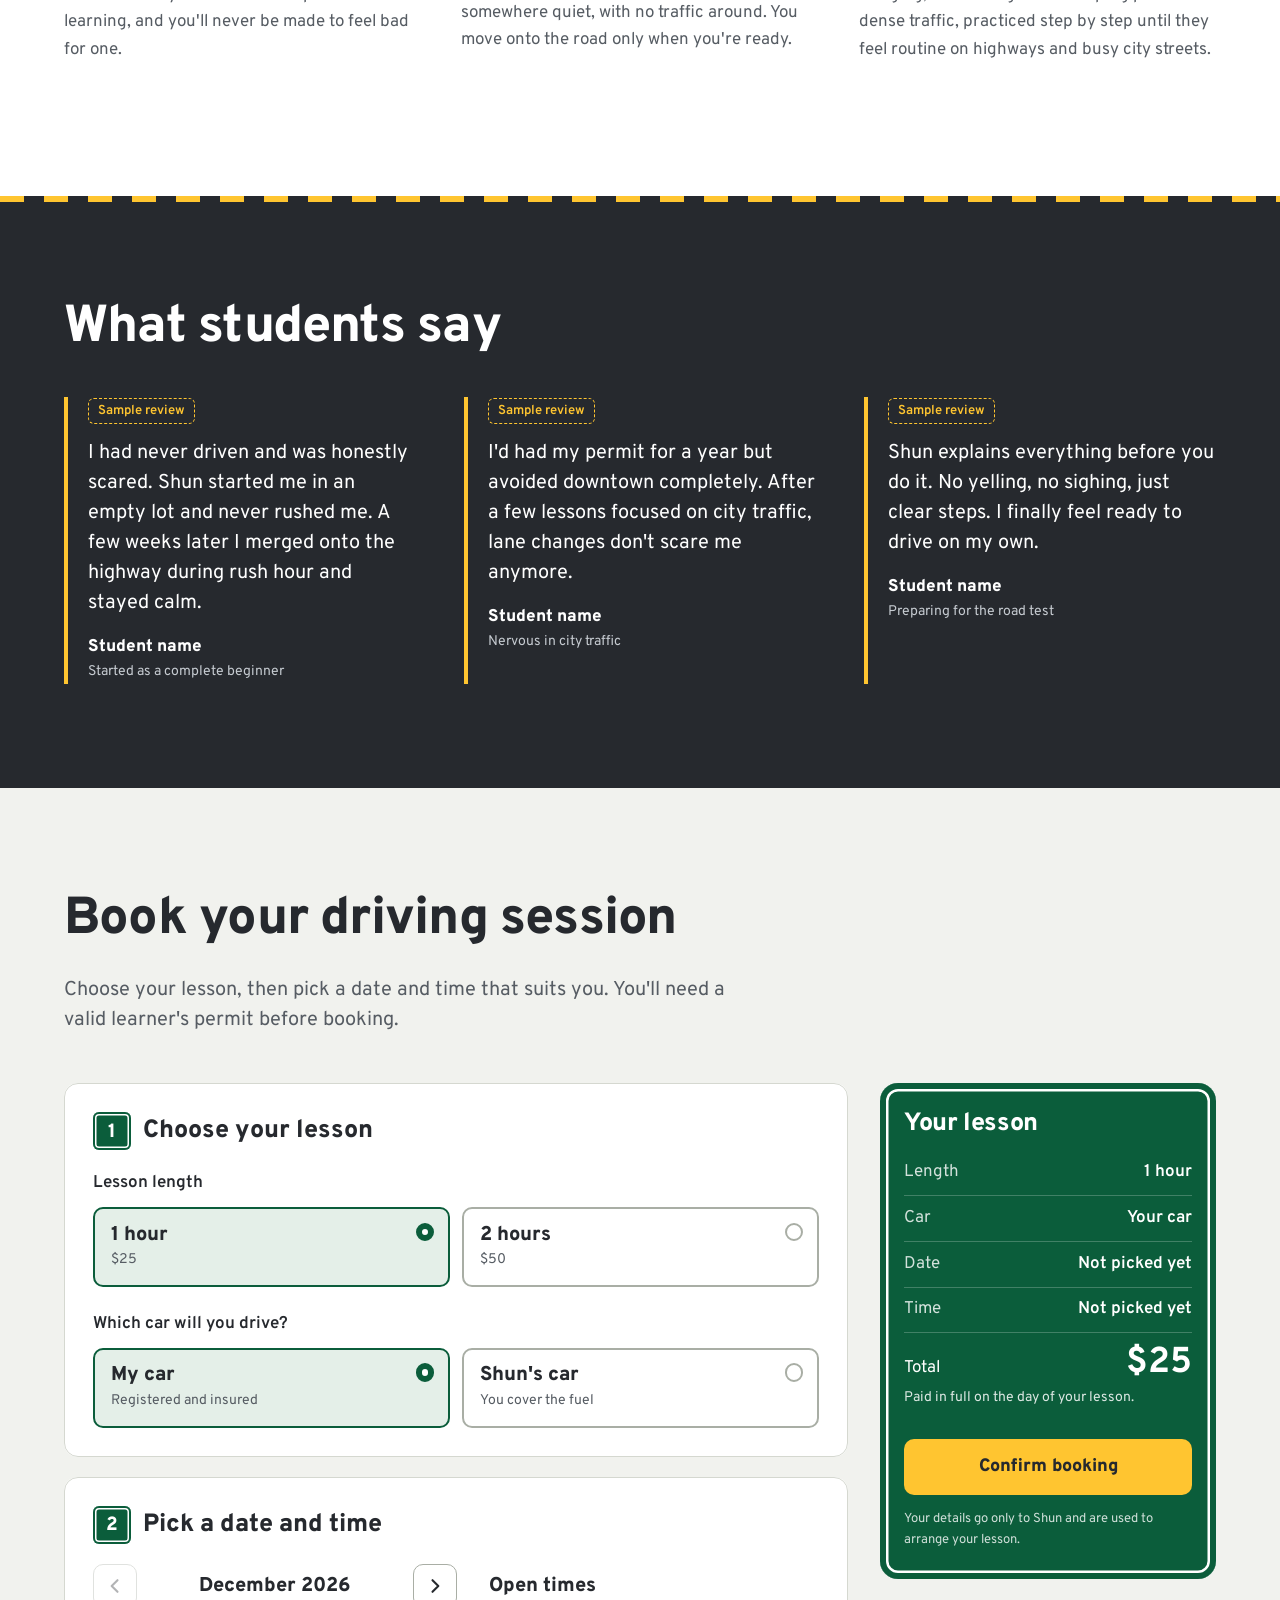
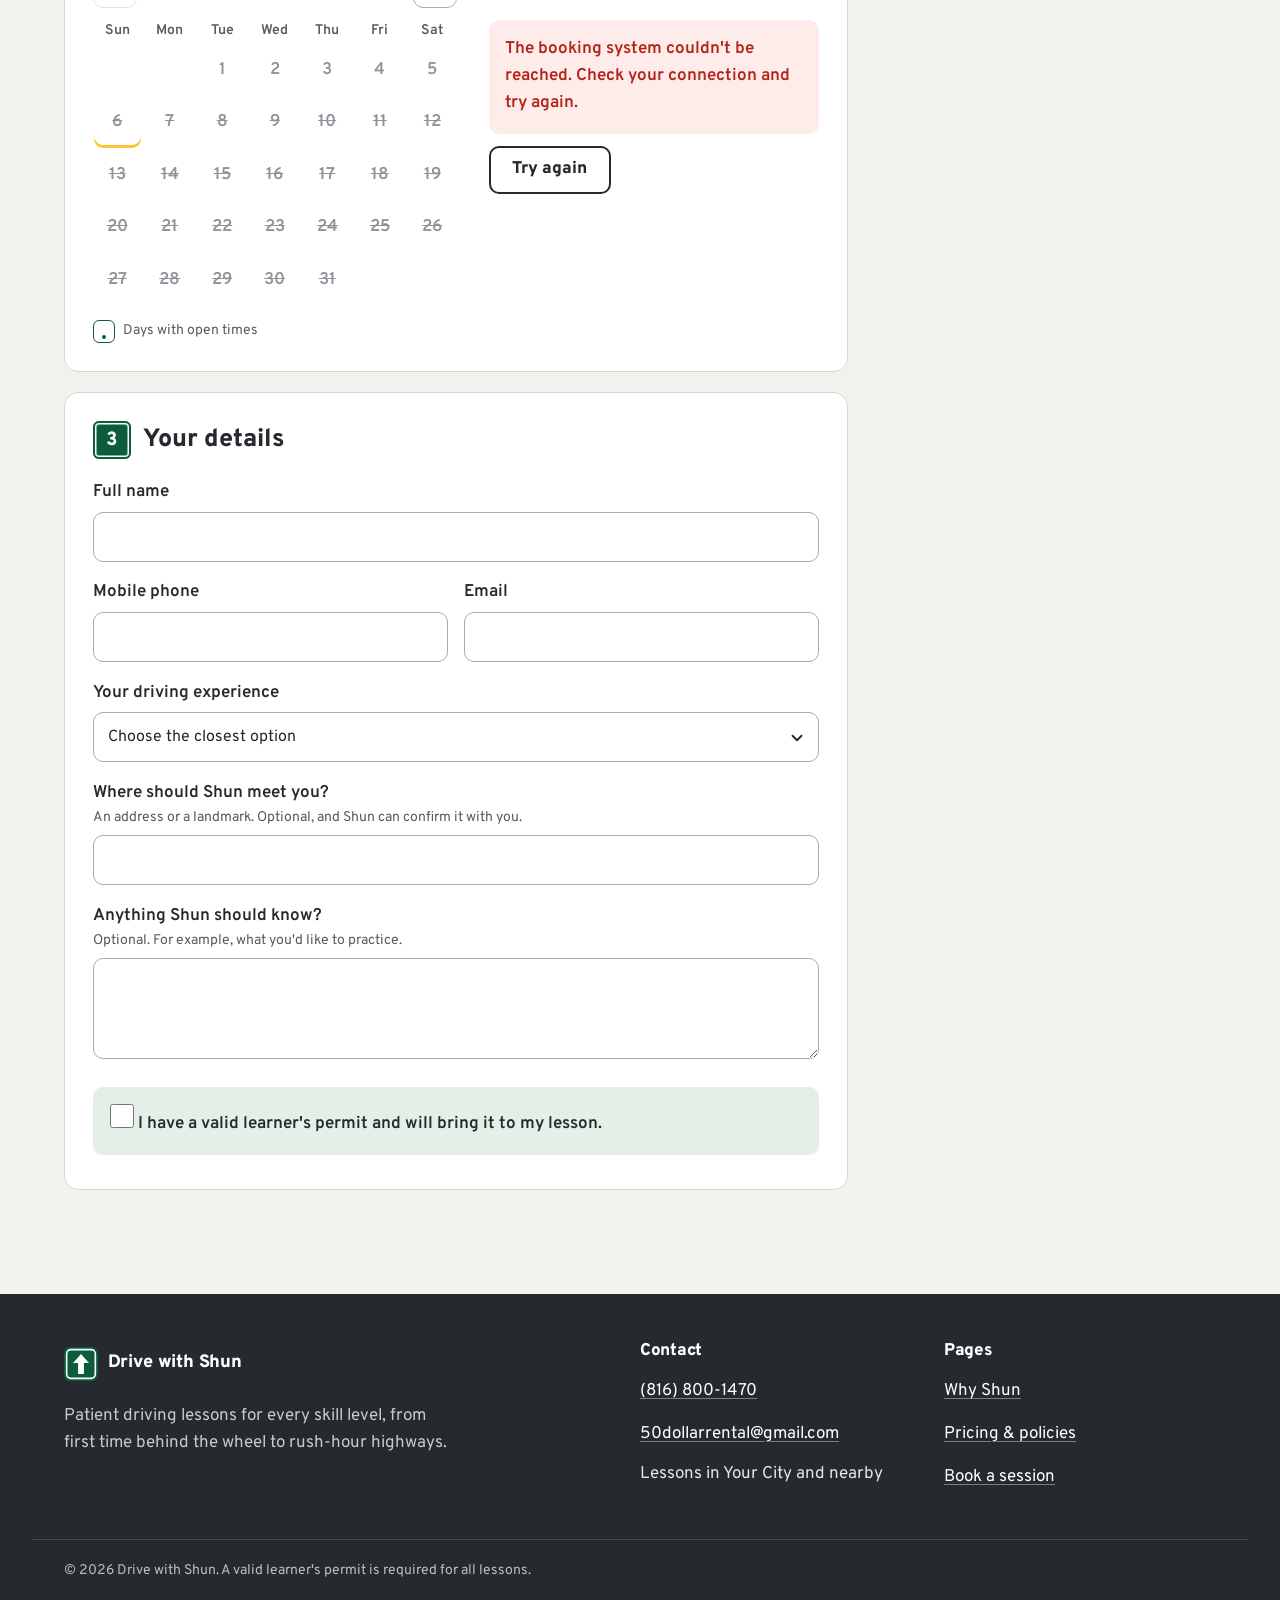
==== commit fcec5b07: "Update contact email in footer" ====
--- a/index.html
+++ b/index.html
@@ -337,7 +337,7 @@
         <!-- REPLACE: Shun's real phone number, email and service area -->
         <ul class="footer-list">
           <li><a href="tel:+15550100000">(816) 800-1470</a></li>
-          <li><a href="mailto:hello@example.com">hello@example.com</a></li>
+          <li><a href="mailto:50dollarrental@gmail.com">50dollarrental@gmail.com</a></li>
           <li>Lessons in Your City and nearby</li>
         </ul>
       </div>
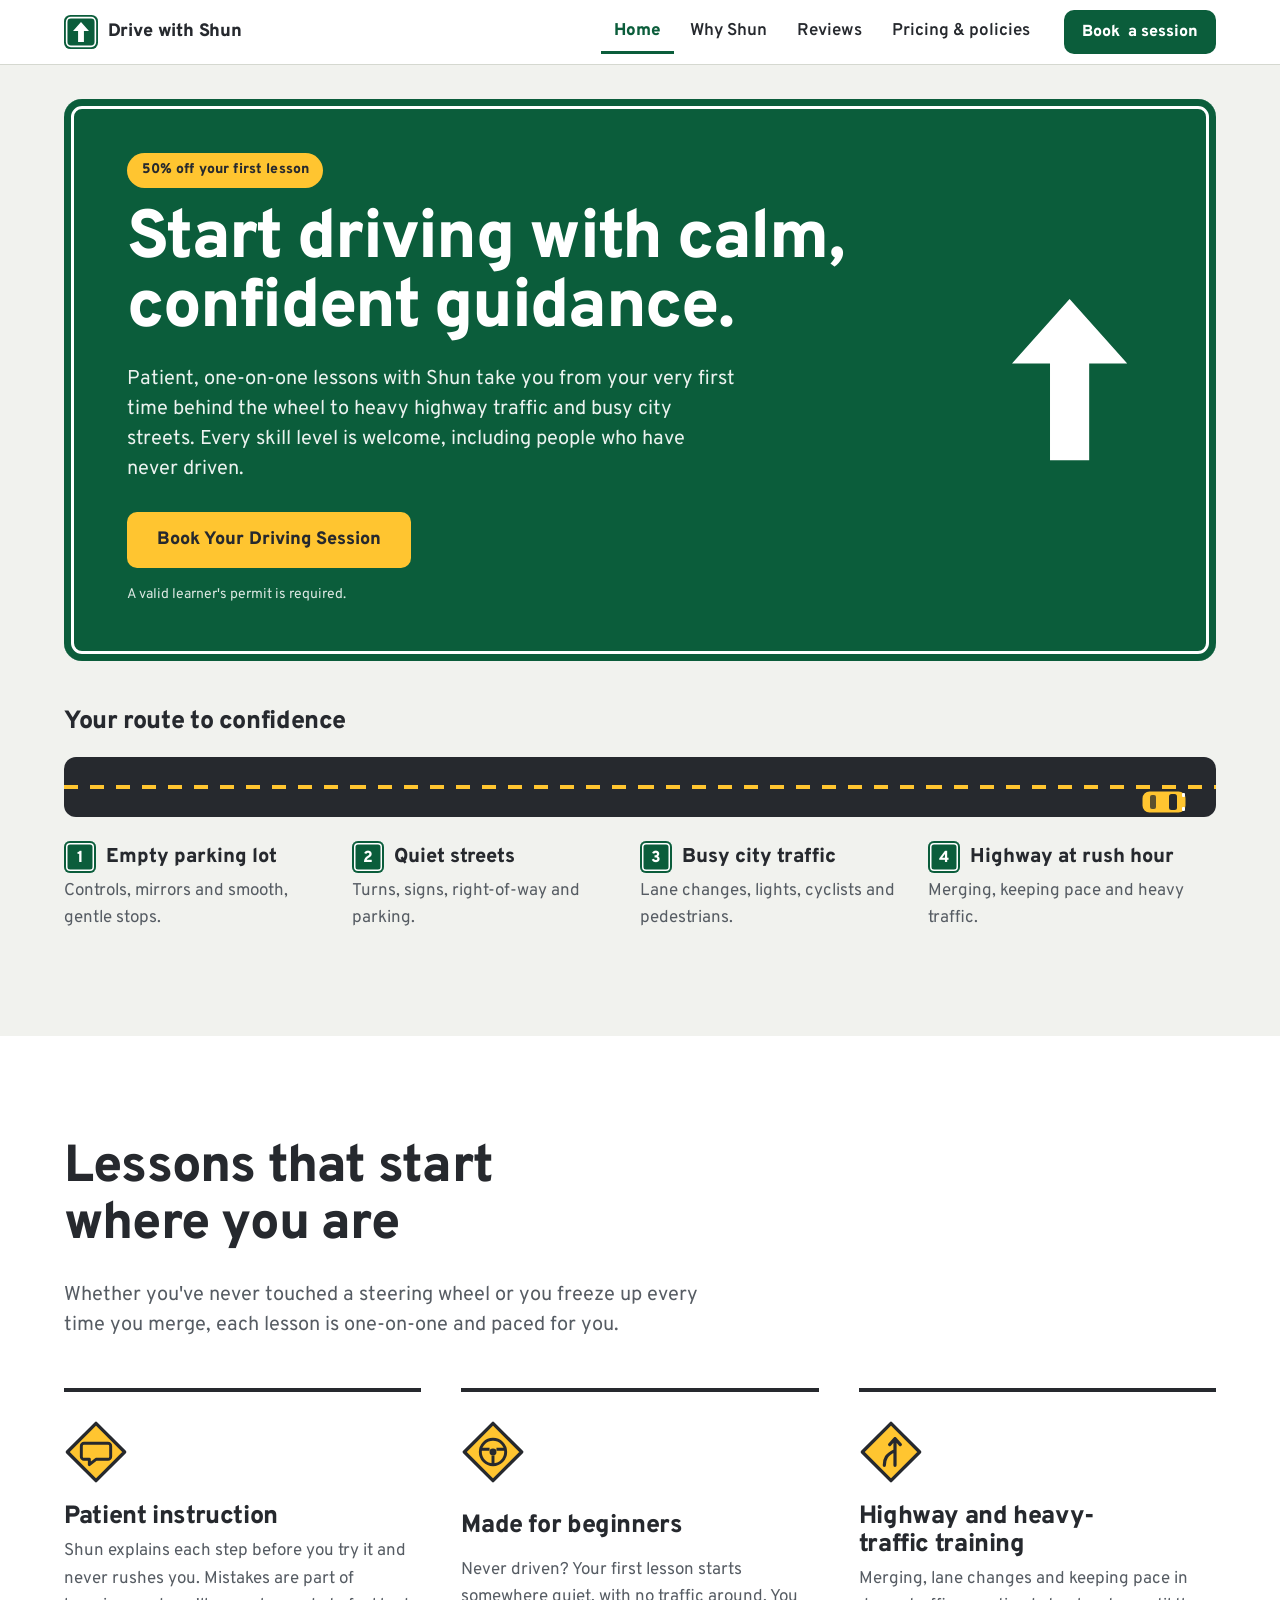
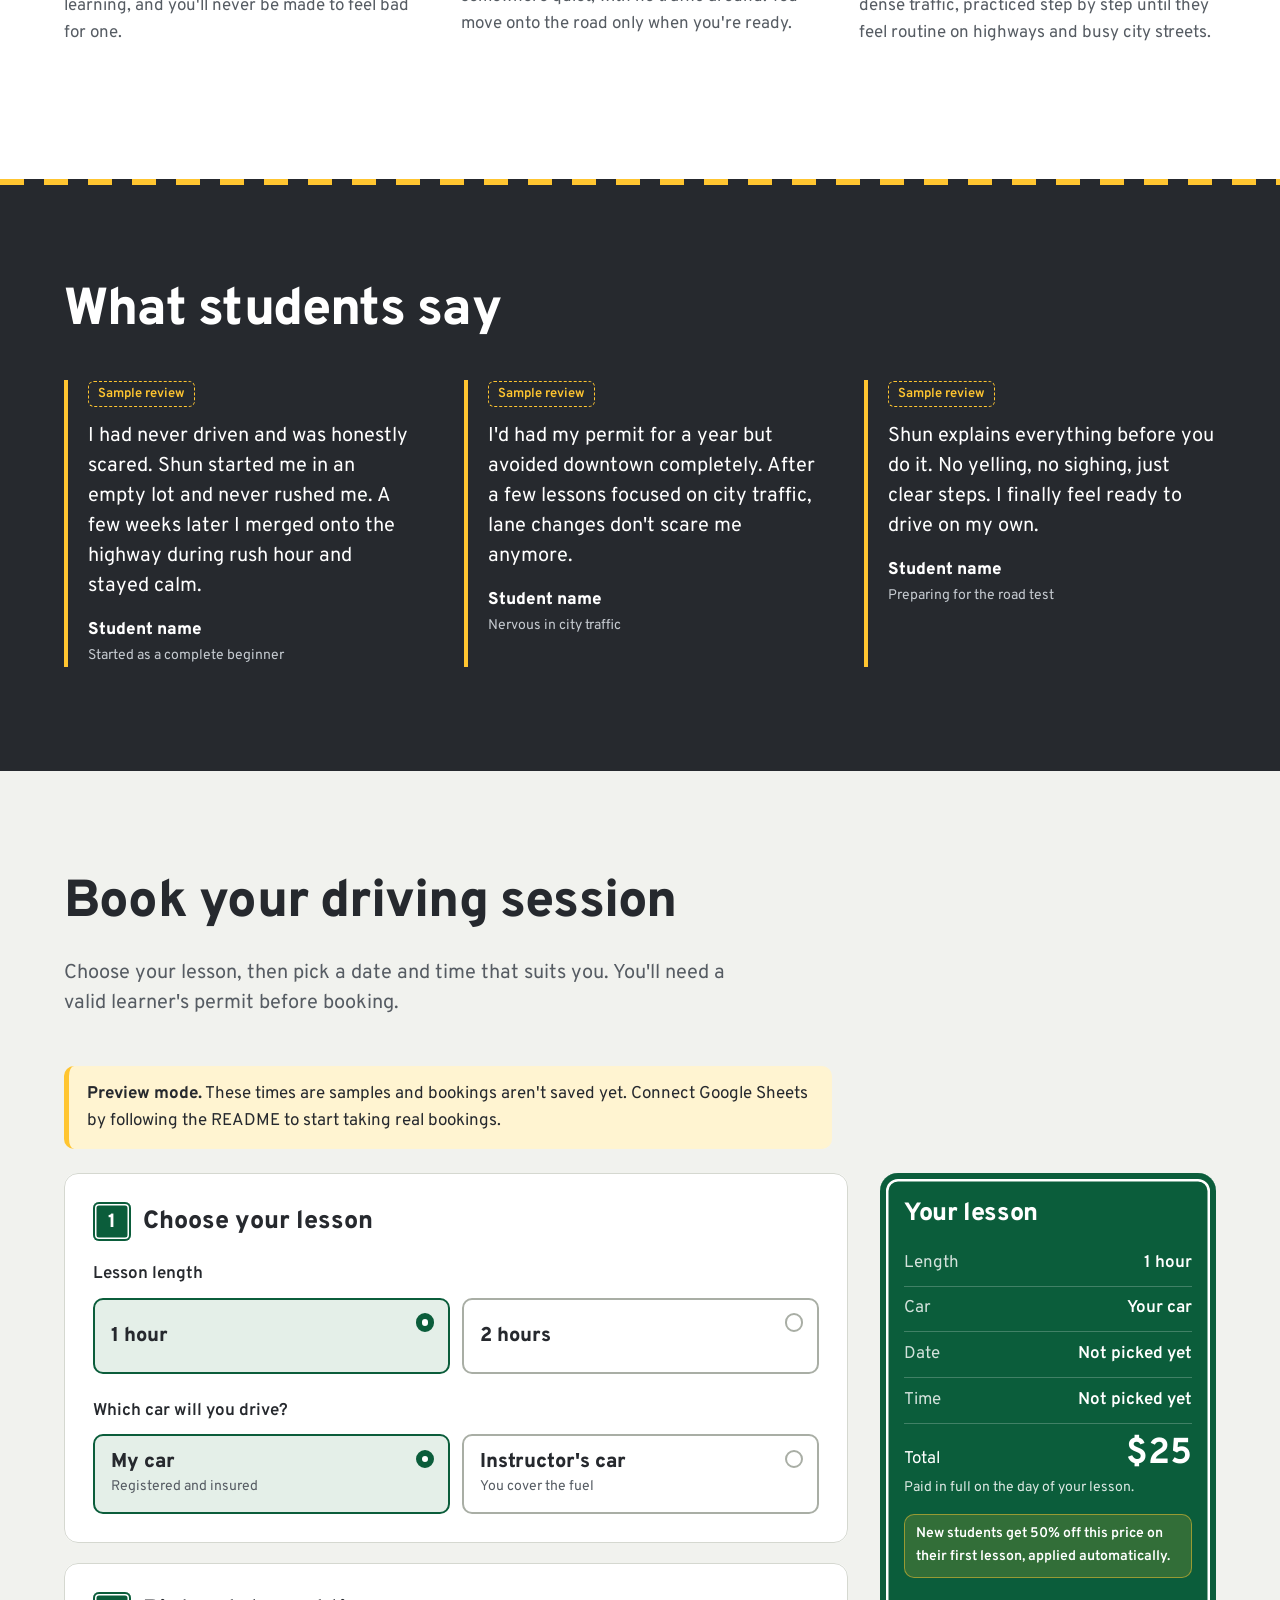
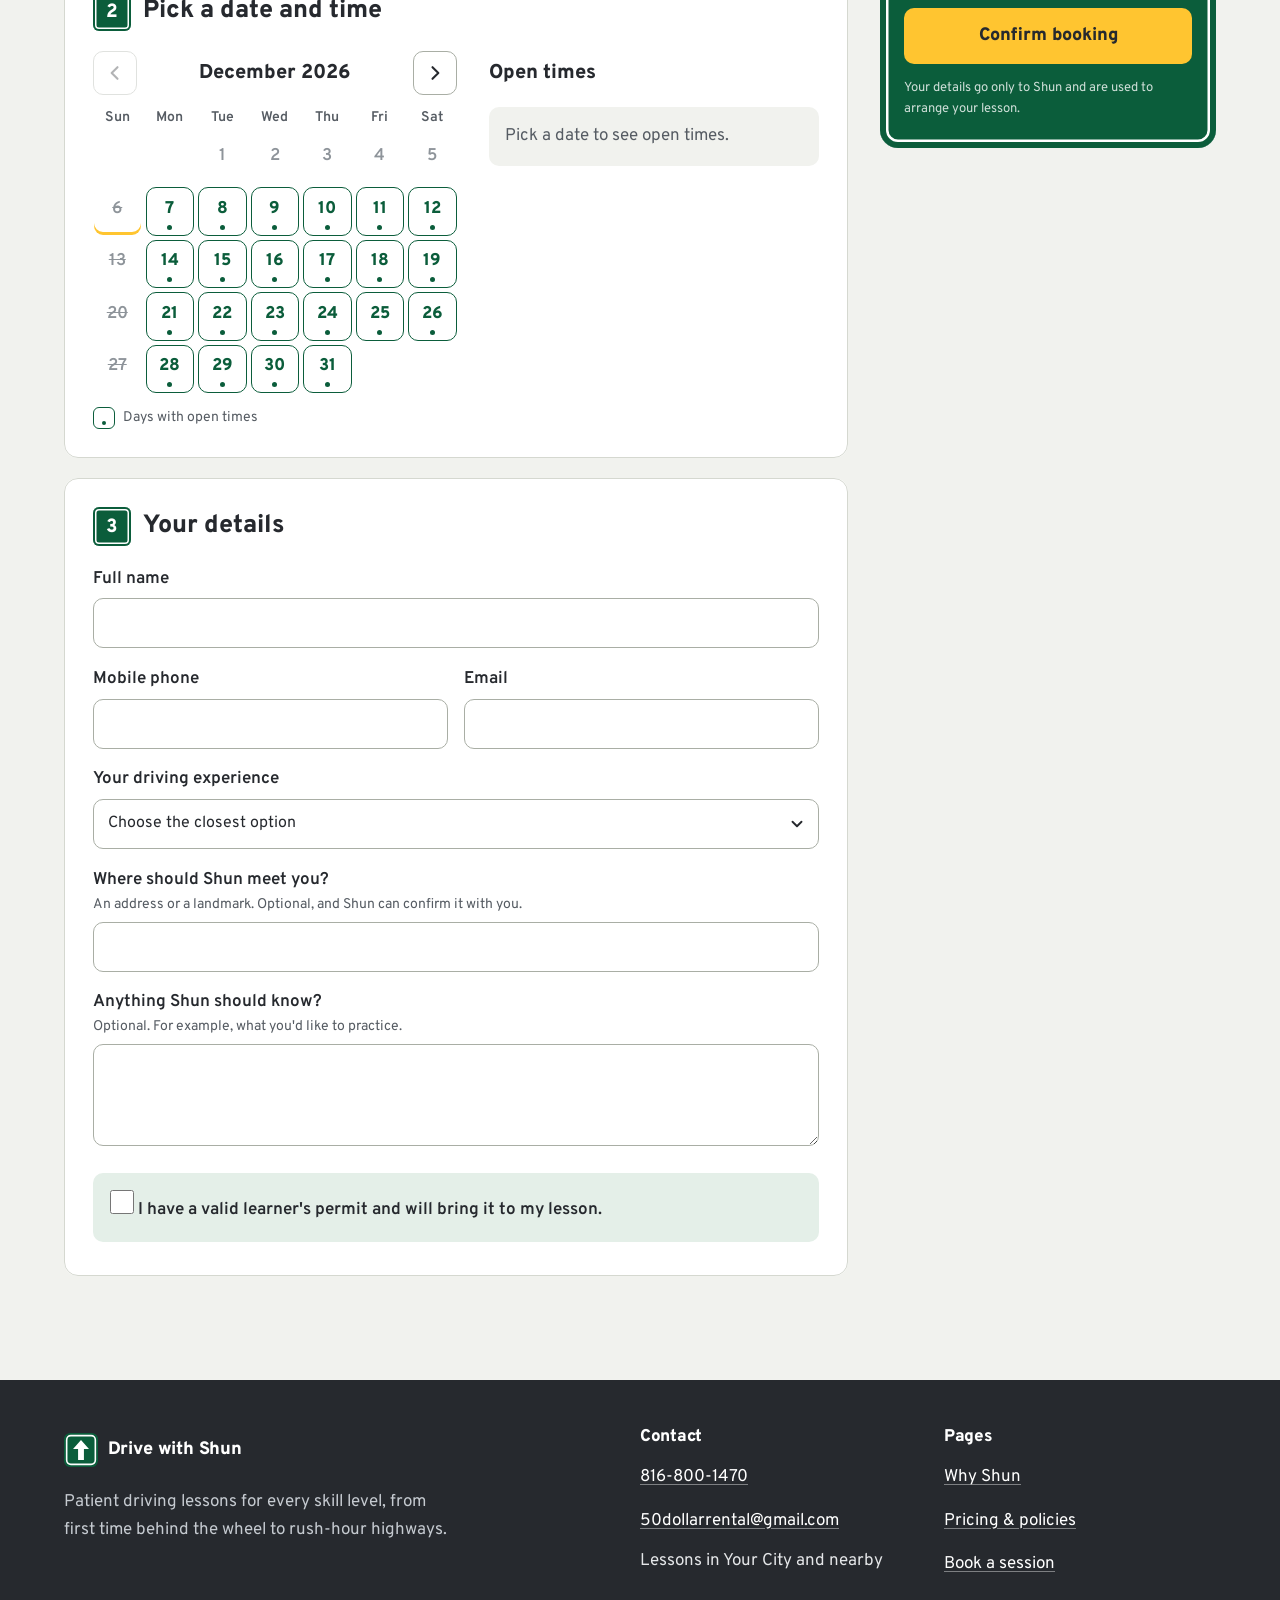
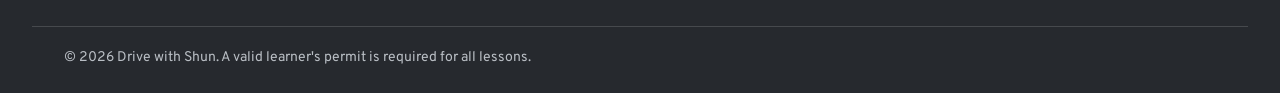
==== commit 89136ae6: "Add files via upload" ====
--- a/index.html
+++ b/index.html
@@ -4,10 +4,10 @@
   <meta charset="utf-8">
   <meta name="viewport" content="width=device-width, initial-scale=1, viewport-fit=cover">
   <title>Drive with Shun | Patient driving lessons for every skill level</title>
-  <meta name="description" content="Patient, one-on-one driving lessons with Shun. From your very first time behind the wheel to heavy highway traffic and busy city streets. $25 an hour.">
+  <meta name="description" content="Patient, one-on-one driving lessons with Shun. From your very first time behind the wheel to heavy highway traffic and busy city streets.">
   <meta name="theme-color" content="#0B5D3B">
   <meta property="og:title" content="Drive with Shun">
-  <meta property="og:description" content="Patient driving lessons that build real confidence on highways and busy city streets. $25 an hour.">
+  <meta property="og:description" content="Patient driving lessons that build real confidence on highways and busy city streets.">
   <meta property="og:type" content="website">
   <link rel="icon" href="favicon.svg" type="image/svg+xml">
   <link rel="preconnect" href="https://fonts.googleapis.com">
@@ -45,13 +45,13 @@
       <div class="container">
         <div class="sign hero-sign">
           <div class="hero-sign-text">
-            <h1 id="hero-title">Drive through <span class="nowrap">rush-hour</span> traffic with total confidence.</h1>
+            <p class="discount-flag">50% off your first lesson</p>
+            <h1 id="hero-title">Start driving with calm, confident guidance.</h1>
             <p class="hero-sub">Patient, one-on-one lessons with Shun take you from your very first time behind the wheel to heavy highway traffic and busy city streets. Every skill level is welcome, including people who have never driven.</p>
             <div class="hero-actions">
               <a class="btn btn-caution btn-large" href="#book">Book Your Driving Session</a>
-              <a class="btn btn-ghost-light btn-large" href="pricing.html">See pricing and policies</a>
             </div>
-            <p class="hero-note">$25 an hour. A valid learner's permit is required.</p>
+            <p class="hero-note">A valid learner's permit is required.</p>
           </div>
           <svg class="hero-arrow" viewBox="0 0 100 140" aria-hidden="true"><path d="M50 0 100 56H67v84H33V56H0z" fill="currentColor"/></svg>
         </div>
@@ -176,11 +176,11 @@
                 <div class="choices">
                   <label class="choice">
                     <input type="radio" name="duration" value="1" checked>
-                    <span class="choice-body"><span class="choice-title">1 hour</span><span class="choice-meta">$25</span></span>
+                    <span class="choice-body"><span class="choice-title">1 hour</span></span>
                   </label>
                   <label class="choice">
                     <input type="radio" name="duration" value="2">
-                    <span class="choice-body"><span class="choice-title">2 hours</span><span class="choice-meta">$50</span></span>
+                    <span class="choice-body"><span class="choice-title">2 hours</span></span>
                   </label>
                 </div>
               </fieldset>
@@ -194,7 +194,7 @@
                   </label>
                   <label class="choice">
                     <input type="radio" name="vehicle" value="instructor">
-                    <span class="choice-body"><span class="choice-title">Shun's car</span><span class="choice-meta">You cover the fuel</span></span>
+                    <span class="choice-body"><span class="choice-title">Instructor's car</span><span class="choice-meta">You cover the fuel</span></span>
                   </label>
                 </div>
               </fieldset>
@@ -295,6 +295,7 @@
               </dl>
               <p class="summary-total"><span>Total</span><strong id="s-total">$25</strong></p>
               <p class="summary-fine" id="s-fine">Paid in full on the day of your lesson.</p>
+              <p class="summary-discount" id="s-discount-note" hidden></p>
               <div class="form-status" id="form-status" role="alert" hidden></div>
               <button type="submit" class="btn btn-caution btn-large btn-block" id="submit-btn">Confirm booking</button>
               <p class="summary-privacy">Your details go only to Shun and are used to arrange your lesson.</p>
@@ -334,9 +335,8 @@
       </div>
       <div>
         <h2 class="footer-title">Contact</h2>
-        <!-- REPLACE: Shun's real phone number, email and service area -->
         <ul class="footer-list">
-          <li><a href="tel:+15550100000">(816) 800-1470</a></li>
+          <li><a href="tel:+18168001470">816-800-1470</a></li>
           <li><a href="mailto:50dollarrental@gmail.com">50dollarrental@gmail.com</a></li>
           <li>Lessons in Your City and nearby</li>
         </ul>
--- a/styles.css
+++ b/styles.css
@@ -325,6 +325,23 @@
 }
 .hero-arrow { display: none; width: clamp(5.5rem, 9vw, 8.5rem); color: #fff; }
 
+.discount-flag {
+  display: inline-block;
+  margin: 0 0 1.1rem;
+  padding: 0.4rem 0.9rem;
+  border-radius: 999px;
+  background: var(--caution);
+  color: var(--asphalt);
+  font-weight: 800;
+  font-size: var(--step--1);
+  letter-spacing: 0.01em;
+}
+.discount-flag-static { margin: 0.9rem 0 0; }
+@media (max-width: 430px) {
+  /* keep the badge on one line on small phones */
+  .discount-flag { font-size: 0.8rem; padding: 0.35rem 0.75rem; }
+}
+
 @media (max-width: 519px) {
   .hero-actions .btn { width: 100%; padding-inline: 1rem; }
 }
@@ -804,6 +821,16 @@
 .summary-total { display: flex; justify-content: space-between; align-items: baseline; margin: 0.75rem 0 0.25rem; }
 .summary-total strong { font-size: var(--step-3); line-height: 1; }
 .summary-fine { font-size: var(--step--1); color: rgba(255, 255, 255, 0.85); }
+.summary-discount {
+  margin-top: 0.6rem;
+  padding: 0.55rem 0.7rem;
+  border-radius: var(--r-control);
+  background: rgba(255, 197, 48, 0.16);
+  border: 1px solid rgba(255, 197, 48, 0.5);
+  color: #fff;
+  font-size: var(--step--1);
+  font-weight: 600;
+}
 .form-status {
   margin: 1rem 0 0;
   padding: 0.75rem 0.9rem;
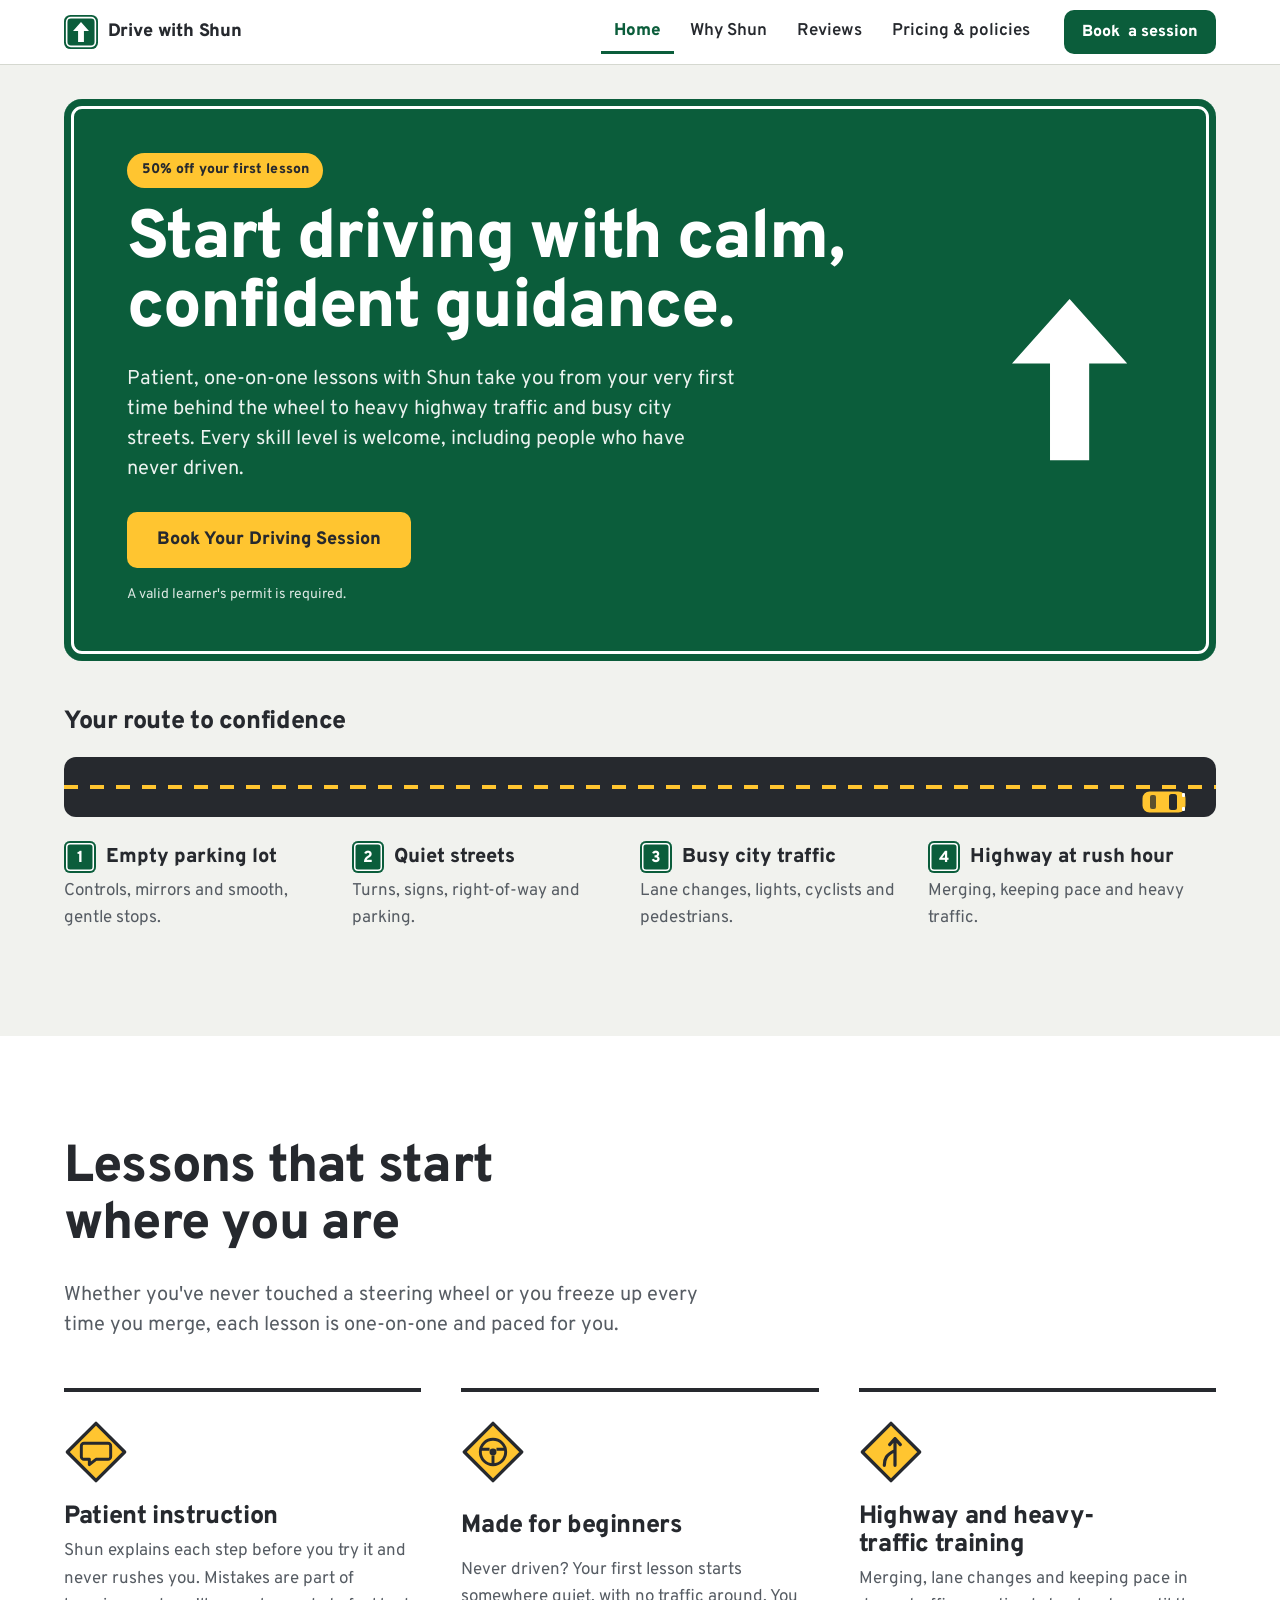
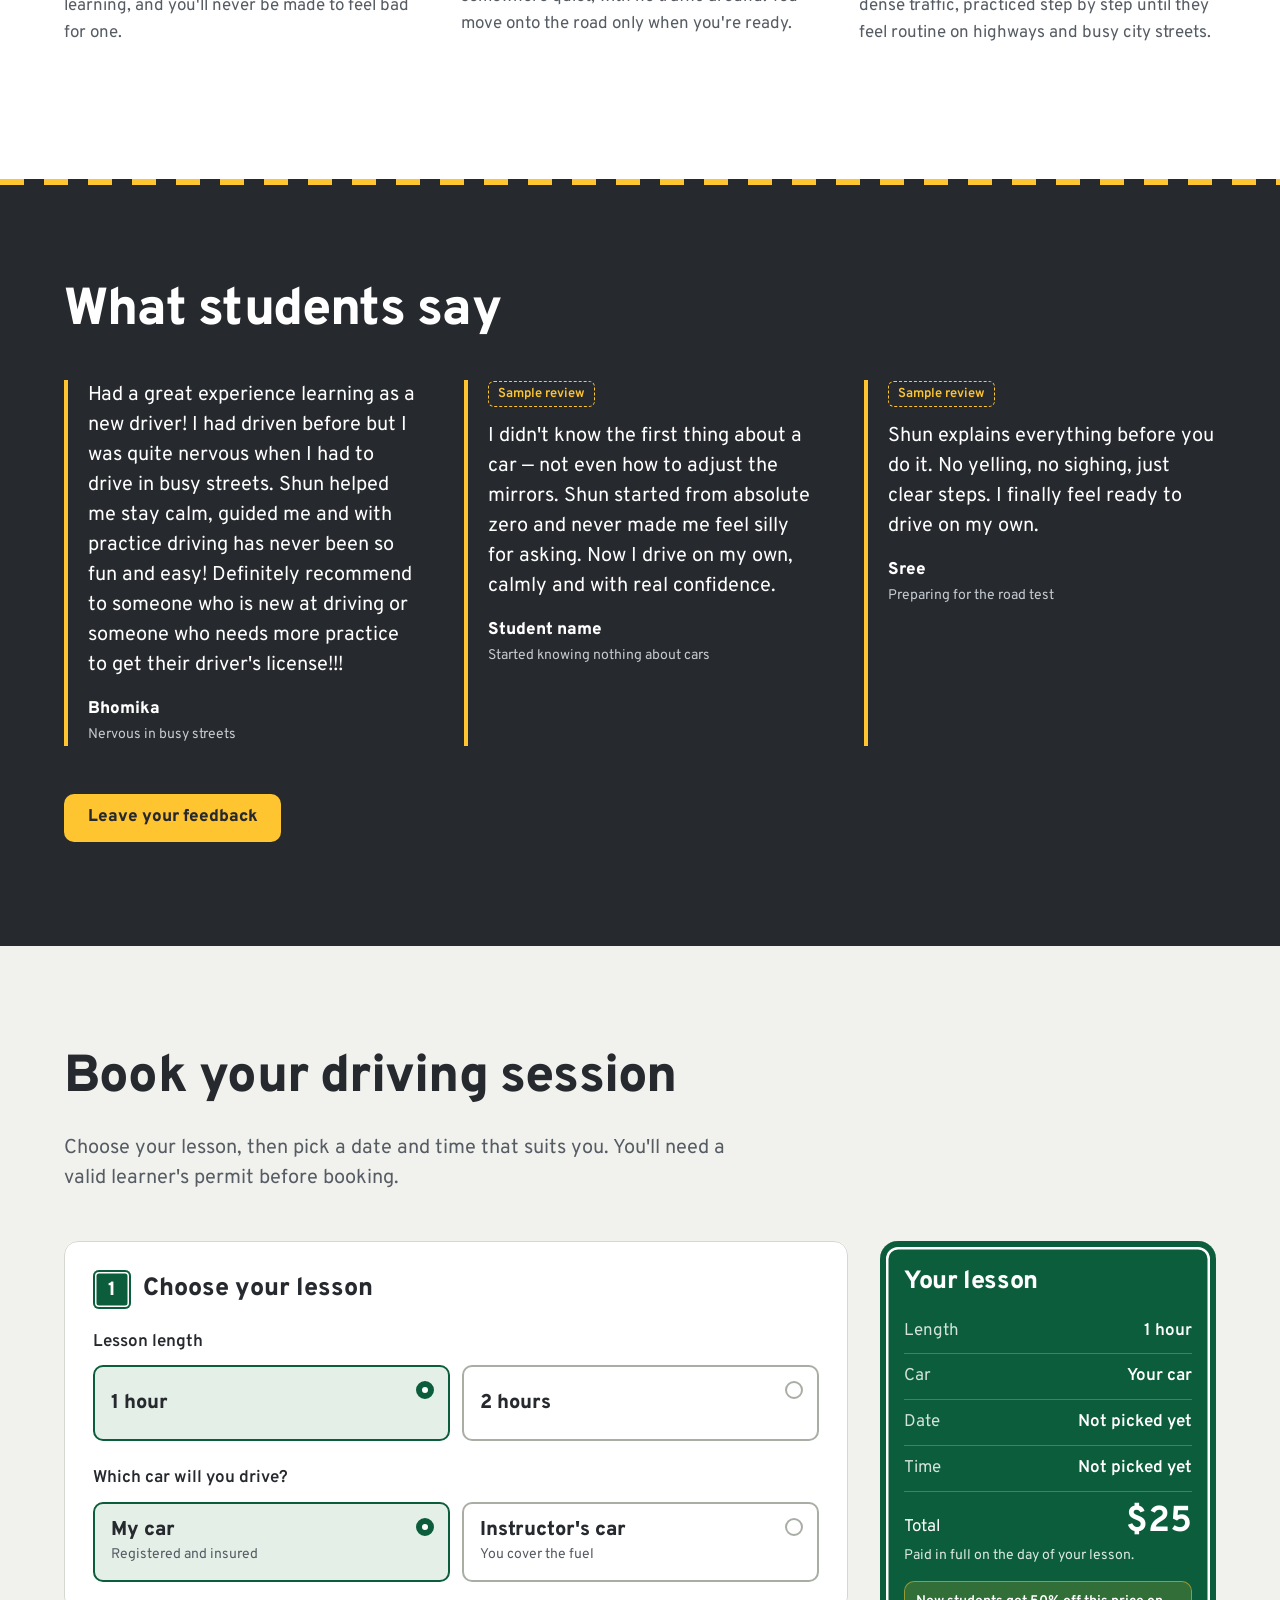
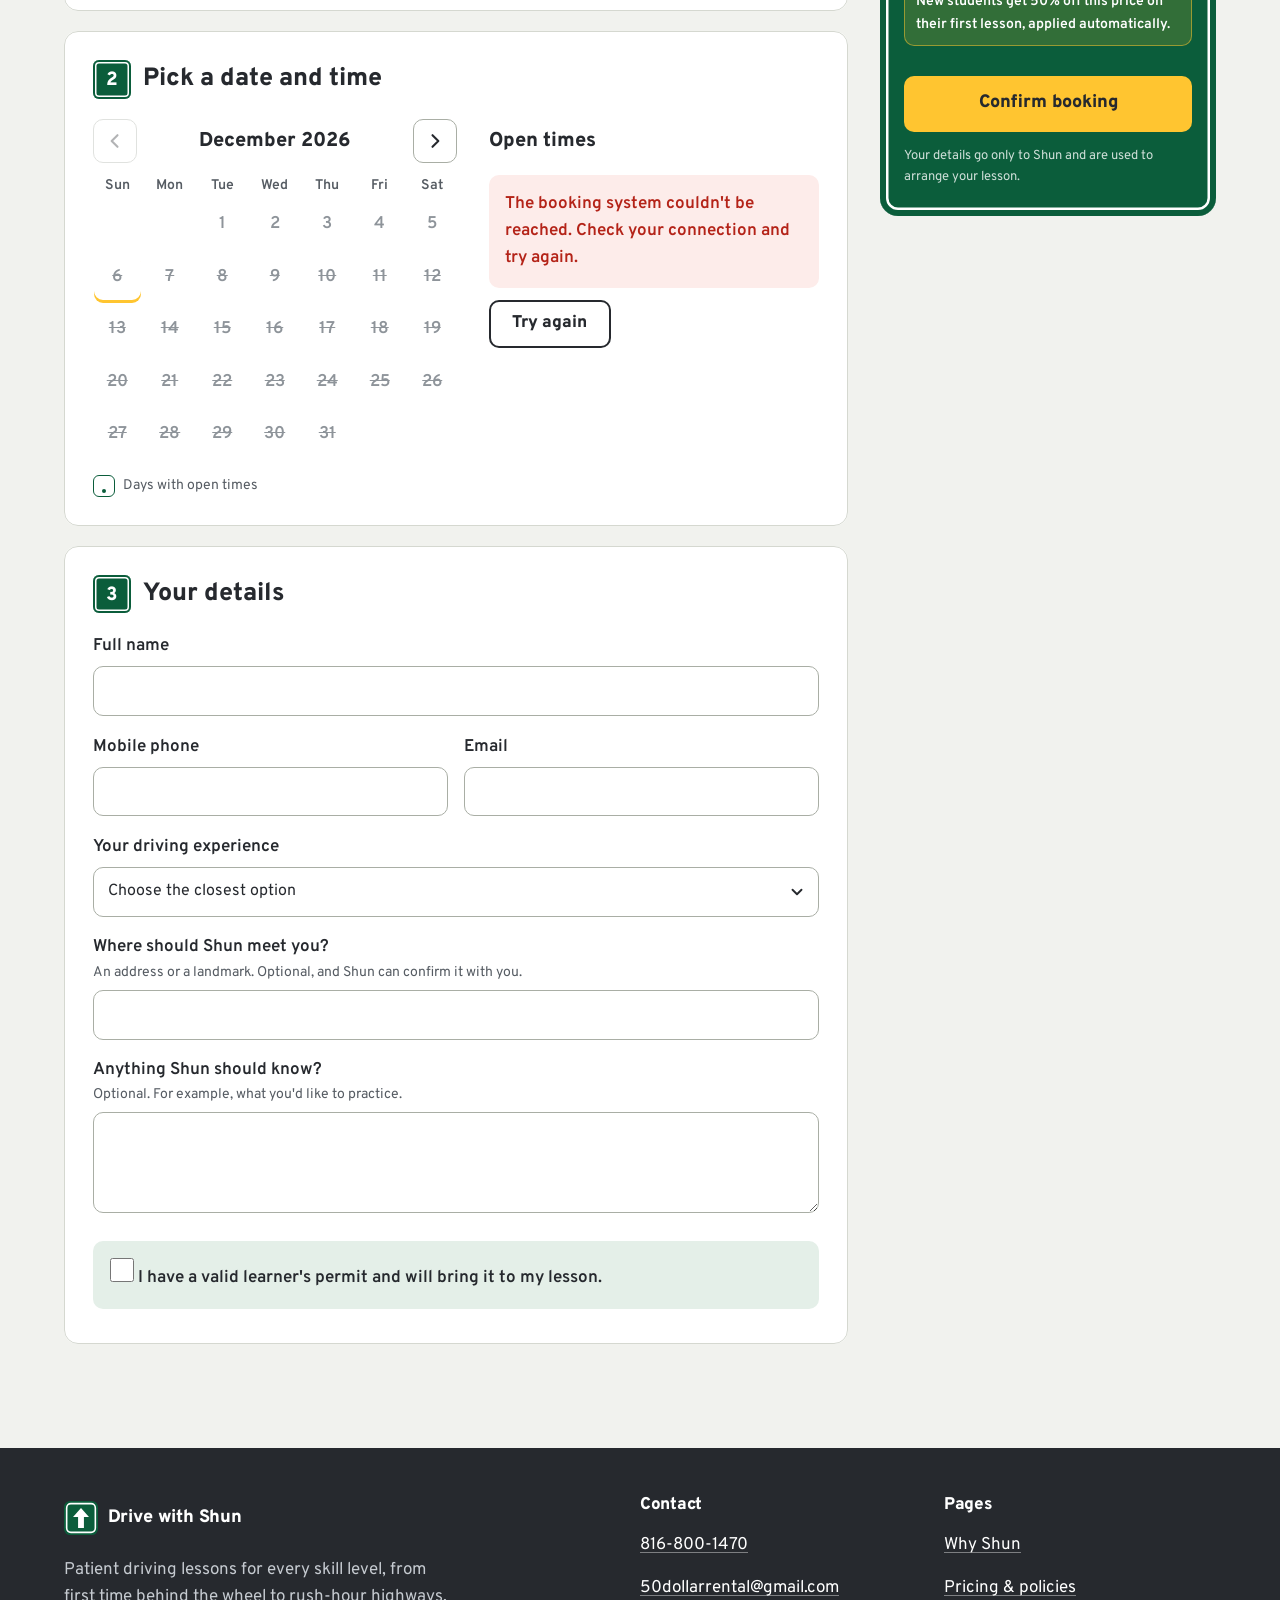
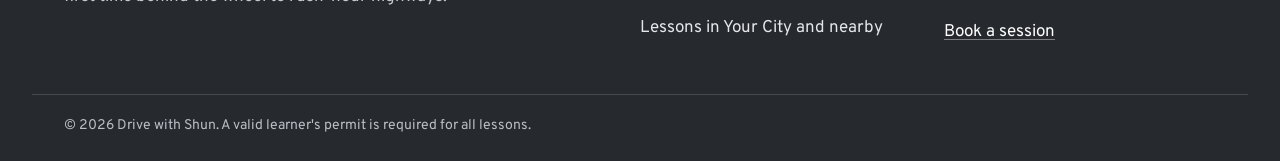
==== commit 078bc4db: "Add files via upload" ====
--- a/index.html
+++ b/index.html
@@ -128,27 +128,100 @@
     </section>
 
     <!-- ===== Reviews =====
-         REPLACE: swap these sample reviews for real ones from your students
-         (with their permission), then delete the <span class="sample-tag"> lines. -->
+         Bhomika's review is real. The other two are placeholders and are marked
+         "Sample review" so visitors can tell them apart — replace them with real
+         quotes (with permission) and delete their <span class="sample-tag"> line.
+         Reviews approved on the admin page replace this whole list automatically. -->
     <section class="section reviews" id="reviews" aria-labelledby="reviews-title">
       <div class="container">
         <h2 id="reviews-title">What students say</h2>
-        <div class="review-list">
+
+        <div class="review-list" id="review-list">
           <figure class="review">
-            <span class="sample-tag">Sample review</span>
-            <blockquote><p>I had never driven and was honestly scared. Shun started me in an empty lot and never rushed me. A few weeks later I merged onto the highway during rush hour and stayed calm.</p></blockquote>
-            <figcaption>Student name <span>Started as a complete beginner</span></figcaption>
+            <blockquote><p>Had a great experience learning as a new driver! I had driven before but I was quite nervous when I had to drive in busy streets. Shun helped me stay calm, guided me and with practice driving has never been so fun and easy! Definitely recommend to someone who is new at driving or someone who needs more practice to get their driver's license!!!</p></blockquote>
+            <figcaption>Bhomika <span>Nervous in busy streets</span></figcaption>
           </figure>
           <figure class="review">
             <span class="sample-tag">Sample review</span>
-            <blockquote><p>I'd had my permit for a year but avoided downtown completely. After a few lessons focused on city traffic, lane changes don't scare me anymore.</p></blockquote>
-            <figcaption>Student name <span>Nervous in city traffic</span></figcaption>
+            <blockquote><p>I didn't know the first thing about a car &mdash; not even how to adjust the mirrors. Shun started from absolute zero and never made me feel silly for asking. Now I drive on my own, calmly and with real confidence.</p></blockquote>
+            <figcaption>Student name <span>Started knowing nothing about cars</span></figcaption>
           </figure>
           <figure class="review">
             <span class="sample-tag">Sample review</span>
             <blockquote><p>Shun explains everything before you do it. No yelling, no sighing, just clear steps. I finally feel ready to drive on my own.</p></blockquote>
-            <figcaption>Student name <span>Preparing for the road test</span></figcaption>
+            <figcaption>Sree <span>Preparing for the road test</span></figcaption>
           </figure>
+        </div>
+
+        <!-- ---- Leave your own feedback ---- -->
+        <div class="feedback">
+          <button type="button" class="btn btn-caution" id="feedback-open" aria-expanded="false" aria-controls="feedback-panel">
+            Leave your feedback
+          </button>
+
+          <div class="feedback-panel" id="feedback-panel" hidden>
+            <h3 id="feedback-title">How did your lesson go?</h3>
+            <p class="feedback-intro">Shun reads every message. With your permission, your words may appear on this page &mdash; only your first name is ever shown.</p>
+
+            <form id="feedback-form" novalidate>
+              <div class="field">
+                <label for="fb-name">Your first name</label>
+                <input type="text" id="fb-name" name="name" autocomplete="given-name" maxlength="40" required>
+                <p class="field-error" id="fb-name-error" hidden></p>
+              </div>
+
+              <fieldset class="rating">
+                <legend>How would you rate your lessons? <span class="rating-hint">1 = poor, 5 = excellent</span></legend>
+                <div class="rating-options">
+                  <label class="rating-choice"><input type="radio" name="rating" value="1"><span>1</span></label>
+                  <label class="rating-choice"><input type="radio" name="rating" value="2"><span>2</span></label>
+                  <label class="rating-choice"><input type="radio" name="rating" value="3"><span>3</span></label>
+                  <label class="rating-choice"><input type="radio" name="rating" value="4"><span>4</span></label>
+                  <label class="rating-choice"><input type="radio" name="rating" value="5" checked><span>5</span></label>
+                </div>
+              </fieldset>
+
+              <div class="field">
+                <label for="fb-label">Where were you starting from?</label>
+                <select id="fb-label" name="label">
+                  <option value="">Choose the closest option</option>
+                  <option value="Started as a complete beginner">I'd never driven before</option>
+                  <option value="Started knowing nothing about cars">I knew nothing about cars</option>
+                  <option value="Nervous in busy streets">I was nervous in busy streets</option>
+                  <option value="Preparing for the road test">I was preparing for the road test</option>
+                  <option value="Building highway confidence">I wanted highway practice</option>
+                </select>
+              </div>
+
+              <div class="field">
+                <label for="fb-text">Your feedback</label>
+                <textarea id="fb-text" name="review" rows="5" maxlength="700" required></textarea>
+                <p class="field-hint"><span id="fb-count">0</span>/700</p>
+                <p class="field-error" id="fb-text-error" hidden></p>
+              </div>
+
+              <div class="field checkbox-field">
+                <label class="checkbox">
+                  <input type="checkbox" id="fb-consent" name="consent">
+                  <span>Shun may show this on the website with my first name.</span>
+                </label>
+              </div>
+
+              <!-- Spam trap: hidden from people, filled in by bots -->
+              <div class="hp" aria-hidden="true">
+                <label for="fb-website">Website</label>
+                <input type="text" id="fb-website" name="website" tabindex="-1" autocomplete="off">
+              </div>
+
+              <button type="submit" class="btn btn-go btn-large" id="fb-submit">Send feedback</button>
+              <p class="feedback-status" id="fb-status" role="alert"></p>
+            </form>
+          </div>
+
+          <div class="feedback-thanks sign" id="feedback-thanks" hidden>
+            <h3>Thank you.</h3>
+            <p>Shun has your feedback. If you said she could share it, it may appear on this page once she's read it.</p>
+          </div>
         </div>
       </div>
     </section>
--- a/styles.css
+++ b/styles.css
@@ -501,8 +501,110 @@
   font-weight: 600;
 }
 @media (min-width: 900px) {
-  .review-list { grid-template-columns: repeat(3, 1fr); gap: 3rem; }
-}
+  /* auto-fit so one or two reviews don't sit squashed in a third of the row */
+  .review-list { grid-template-columns: repeat(auto-fit, minmax(17rem, 1fr)); gap: 3rem; }
+  .review { max-width: 34rem; }
+}
+
+/* ---- Leave feedback (inside the dark reviews band) ---- */
+.feedback { margin-top: 3rem; }
+.feedback-panel {
+  max-width: 40rem;
+  margin-top: 1.5rem;
+  padding: 1.5rem;
+  border-radius: var(--r-panel);
+  background: rgba(255, 255, 255, 0.06);
+  border: 1px solid rgba(255, 255, 255, 0.16);
+}
+.feedback-panel h3 { font-size: var(--step-1); margin: 0 0 0.4rem; }
+.feedback-intro { font-size: var(--step--1); color: #C5CAD0; margin: 0 0 1.25rem; }
+.feedback-panel .field { margin-bottom: 1.1rem; }
+.feedback-panel label { display: block; font-weight: 600; margin-bottom: 0.35rem; }
+.feedback-panel input[type="text"],
+.feedback-panel select,
+.feedback-panel textarea {
+  width: 100%;
+  min-height: 48px;
+  padding: 0.6rem 0.75rem;
+  font: inherit;
+  font-size: 1rem;                    /* 16px stops iOS zooming on focus */
+  color: var(--asphalt);
+  background: var(--paper);
+  border: 2px solid transparent;
+  border-radius: var(--r-control);
+}
+.feedback-panel textarea { min-height: 8rem; resize: vertical; line-height: 1.5; }
+.feedback-panel .field-hint {
+  margin: 0.3rem 0 0;
+  font-size: 0.8125rem;
+  color: #C5CAD0;
+  text-align: right;
+}
+.feedback-panel .field-error {
+  margin: 0.35rem 0 0;
+  font-size: var(--step--1);
+  font-weight: 600;
+  color: #FFB4AC;
+}
+.feedback-panel .is-invalid { border-color: #FFB4AC; }
+
+.rating { border: 0; padding: 0; margin: 0 0 1.1rem; }
+.rating legend { font-weight: 600; margin-bottom: 0.45rem; padding: 0; }
+.rating-hint { font-weight: 400; font-size: var(--step--1); color: #C5CAD0; }
+.rating-options { display: flex; gap: 0.5rem; }
+.rating-choice { position: relative; flex: 1 1 0; margin: 0; }
+.rating-choice input {
+  position: absolute; inset: 0; width: 100%; height: 100%;
+  margin: 0; opacity: 0; cursor: pointer;
+}
+.rating-choice span {
+  display: flex;
+  align-items: center;
+  justify-content: center;
+  min-height: 48px;
+  border: 2px solid rgba(255, 255, 255, 0.35);
+  border-radius: var(--r-control);
+  font-weight: 800;
+  font-size: var(--step-1);
+}
+.rating-choice input:checked + span {
+  background: var(--caution);
+  border-color: var(--caution);
+  color: var(--asphalt);
+}
+.rating-choice input:focus-visible + span {
+  outline: 3px solid var(--caution);
+  outline-offset: 2px;
+}
+
+.feedback-panel .checkbox {
+  display: flex;
+  gap: 0.7rem;
+  align-items: flex-start;
+  font-weight: 400;
+  cursor: pointer;
+}
+.feedback-panel .checkbox input {
+  flex: none;
+  width: 24px; height: 24px;
+  margin-top: 0.15rem;
+  accent-color: var(--caution);
+}
+.feedback-status {
+  margin: 0.9rem 0 0;
+  font-weight: 600;
+  font-size: var(--step--1);
+  min-height: 1.3em;
+}
+.feedback-status.is-error { color: #FFB4AC; }
+
+.feedback-thanks {
+  max-width: 40rem;
+  margin-top: 1.5rem;
+  padding: 1.75rem;
+}
+.feedback-thanks h3 { font-size: var(--step-2); margin: 0 0 0.5rem; }
+.feedback-thanks p { margin: 0; color: rgba(255, 255, 255, 0.9); }
 
 /* ---------- 8. Booking ---------- */
 .preview-banner {
